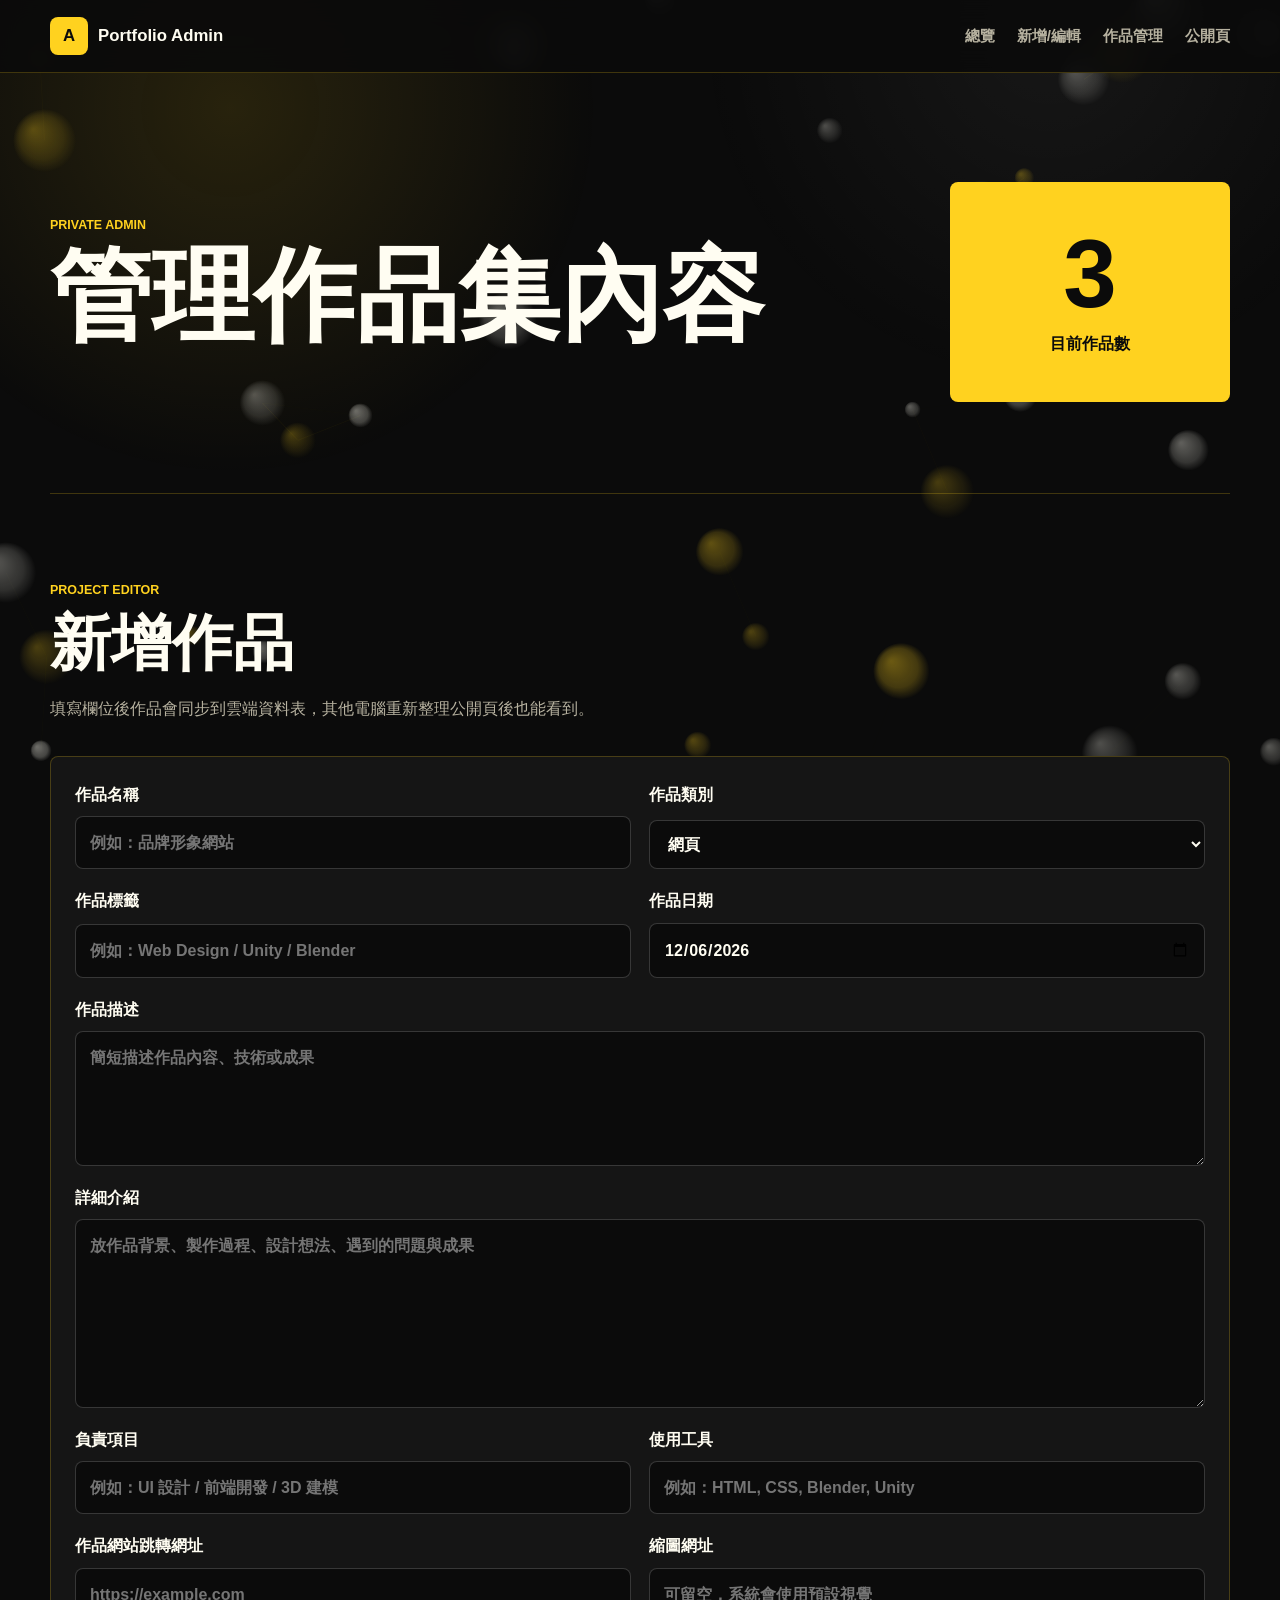
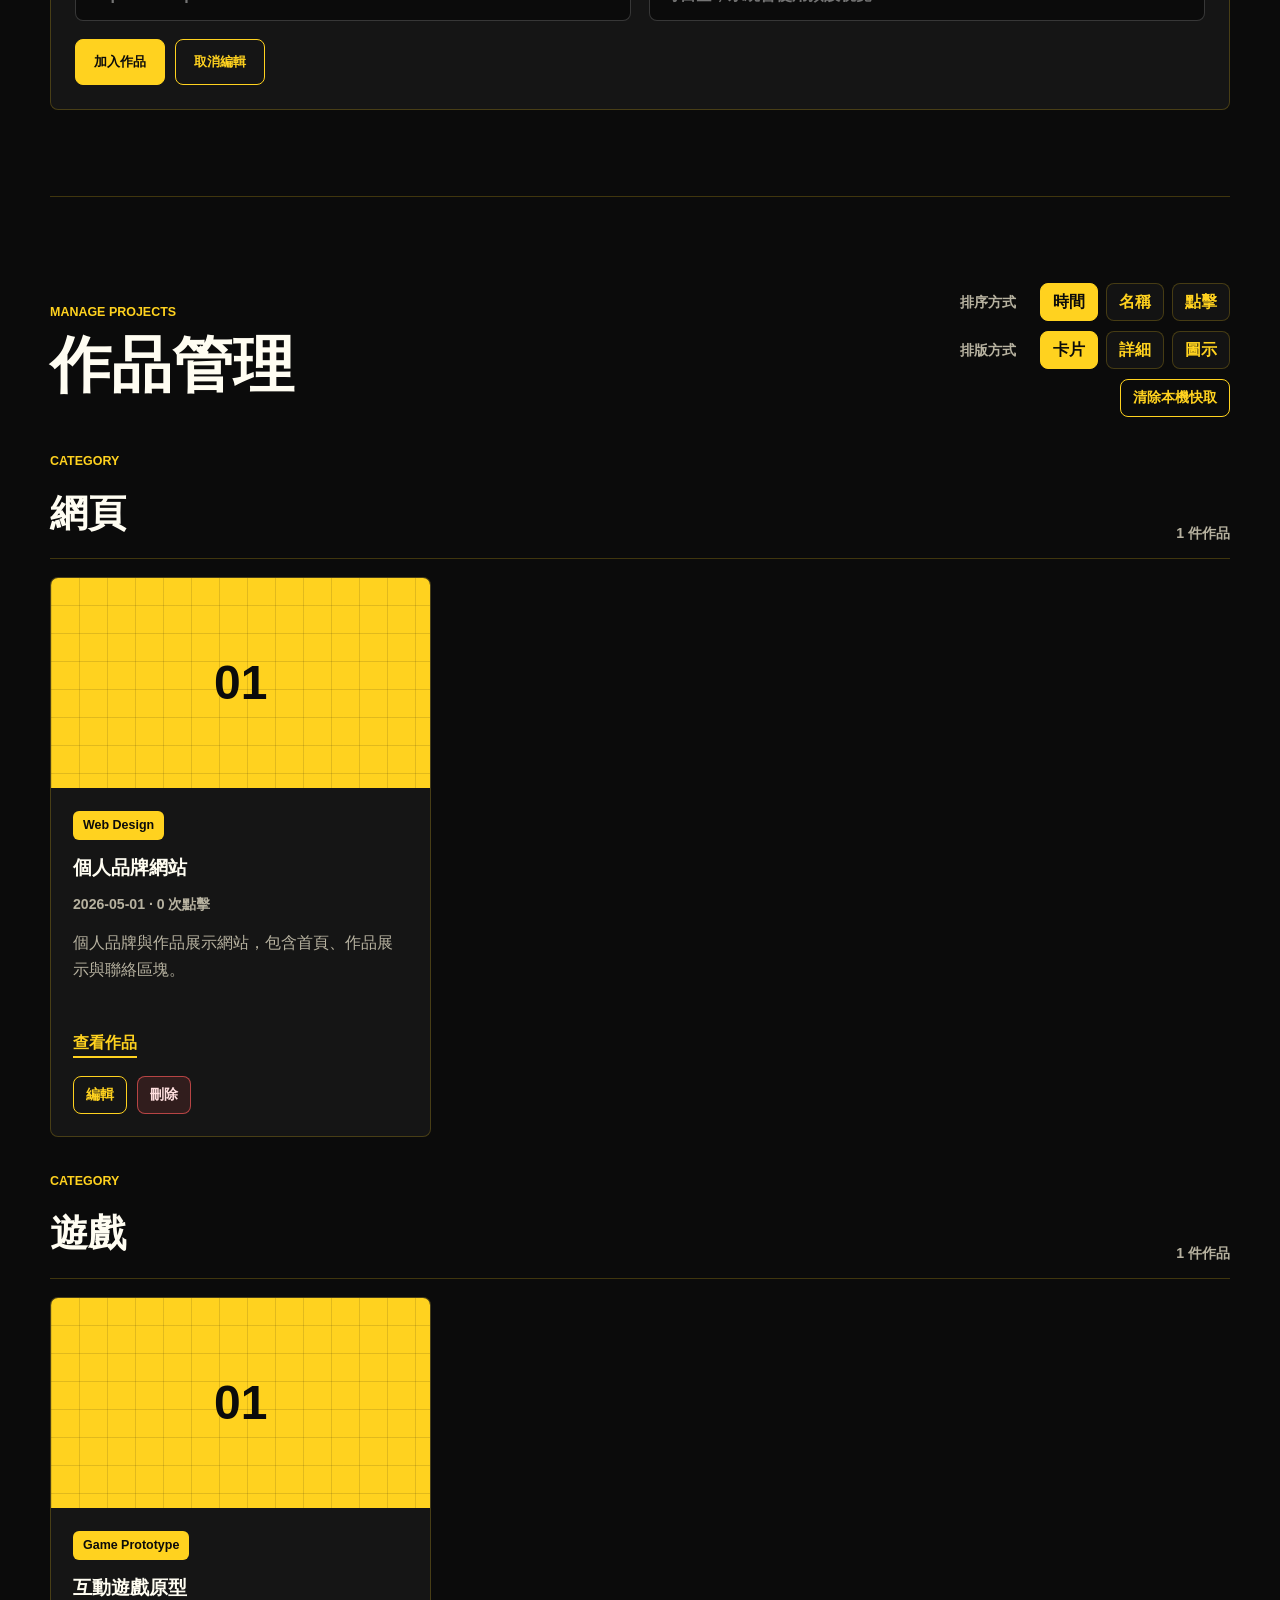
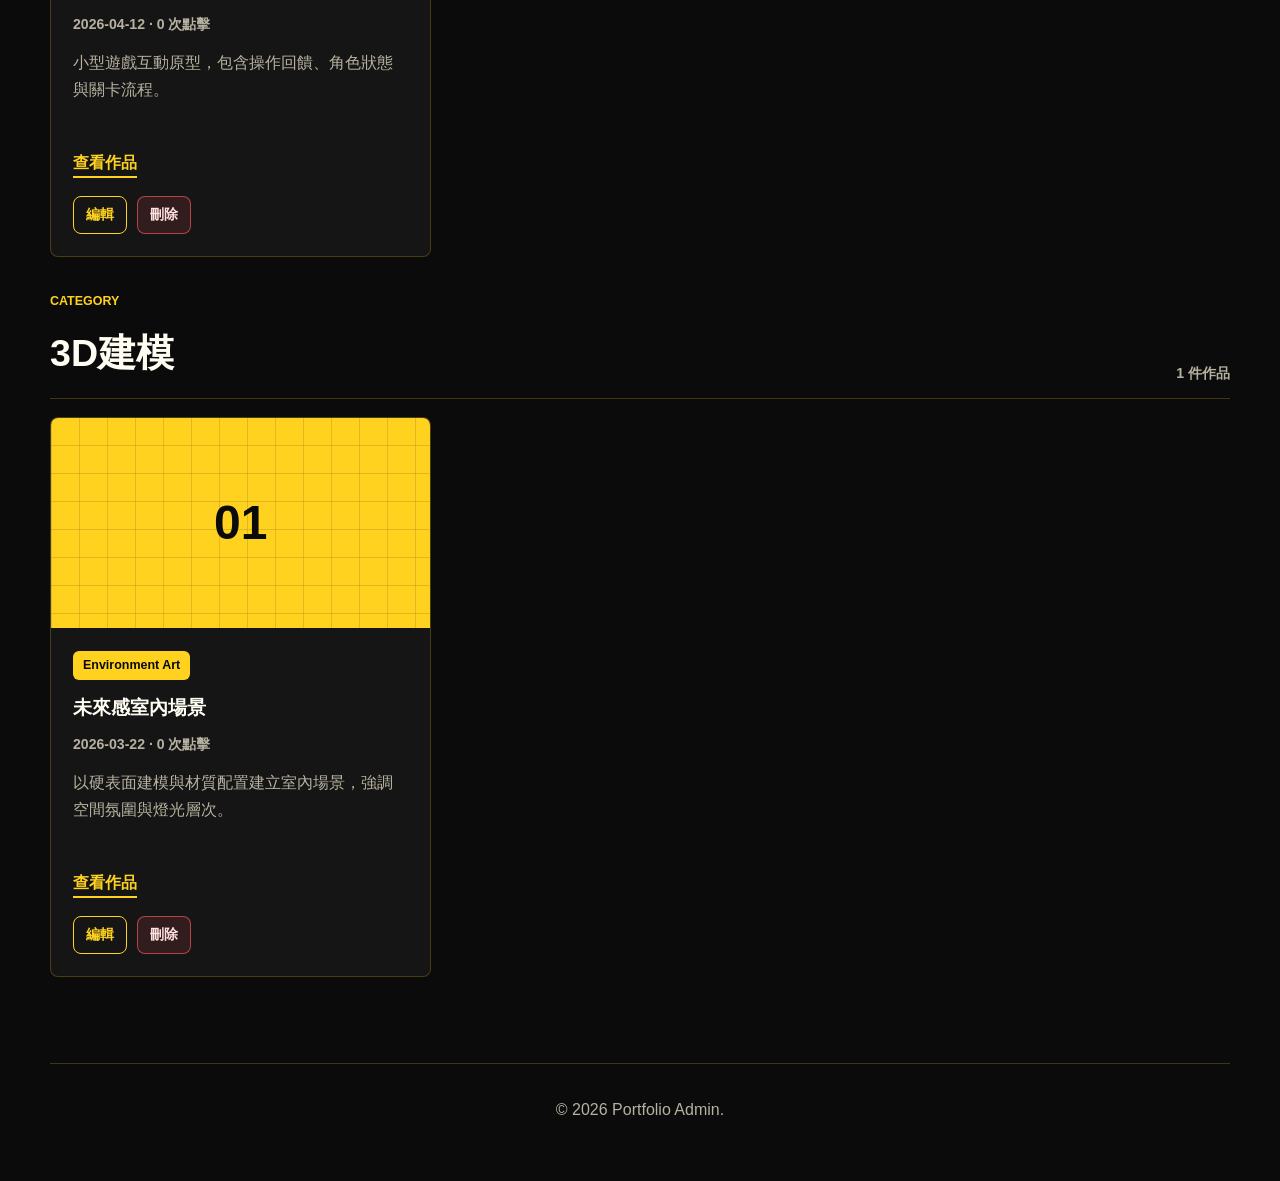
==== admin.html @ bafd94b1 "Fix intro loading transition" ====
<!DOCTYPE html>
<html lang="zh-Hant">
<head>
  <meta charset="UTF-8">
  <meta name="viewport" content="width=device-width, initial-scale=1.0">
  <title>Portfolio Admin | 作品管理</title>
  <link rel="stylesheet" href="styles.css?v=20260610-12">
</head>
<body data-page="admin">
  <div class="page-transition" aria-hidden="true">
    <div class="loading-mark">
      <div class="loading-orbit">
        <span></span>
        <span></span>
        <span></span>
        <span></span>
        <span></span>
        <span></span>
      </div>
      <strong>Loading</strong>
    </div>
  </div>
  <header class="site-header">
    <nav class="header-bar" aria-label="管理頁導覽">
      <a class="brand" href="#dashboard">
        <span class="brand-mark">A</span>
        <span>Portfolio Admin</span>
      </a>

      <button class="nav-toggle" type="button" aria-label="開啟選單" aria-expanded="false">
        <span></span>
        <span></span>
        <span></span>
      </button>

      <div class="nav-links">
        <a href="#dashboard">總覽</a>
        <a href="#project-editor">新增/編輯</a>
        <a href="#projects">作品管理</a>
        <a href="index.html">公開頁</a>
      </div>
    </nav>
  </header>

  <main>
    <section class="admin-hero" id="dashboard">
      <div>
        <p class="eyebrow">Private Admin</p>
        <h1>管理作品集內容</h1>
      </div>
      <div class="admin-stats" aria-label="作品統計">
        <span id="projectCount">0</span>
        <strong>目前作品數</strong>
      </div>
    </section>

    <section class="section editor-section" id="project-editor">
      <div class="section-heading">
        <p class="eyebrow">Project Editor</p>
        <h2 id="formTitle">新增作品</h2>
        <p>填寫欄位後作品會同步到雲端資料表，其他電腦重新整理公開頁後也能看到。</p>
      </div>

      <form class="project-form" id="projectForm">
        <input type="hidden" name="id">
        <label>
          作品名稱
          <input type="text" name="title" placeholder="例如：品牌形象網站" required>
        </label>
        <label>
          作品類別
          <select name="type" required>
            <option value="網頁">網頁</option>
            <option value="遊戲">遊戲</option>
            <option value="3D建模">3D建模</option>
          </select>
        </label>
        <label>
          作品標籤
          <input type="text" name="category" placeholder="例如：Web Design / Unity / Blender" required>
        </label>
        <label>
          作品日期
          <input type="date" name="date" required>
        </label>
        <label>
          作品描述
          <textarea name="description" rows="4" placeholder="簡短描述作品內容、技術或成果" required></textarea>
        </label>
        <label>
          詳細介紹
          <textarea name="detail" rows="6" placeholder="放作品背景、製作過程、設計想法、遇到的問題與成果"></textarea>
        </label>
        <label>
          負責項目
          <input type="text" name="role" placeholder="例如：UI 設計 / 前端開發 / 3D 建模">
        </label>
        <label>
          使用工具
          <input type="text" name="tools" placeholder="例如：HTML, CSS, Blender, Unity">
        </label>
        <label>
          作品網站跳轉網址
          <input type="url" name="link" placeholder="https://example.com">
        </label>
        <label>
          縮圖網址
          <input type="url" name="image" placeholder="可留空，系統會使用預設視覺">
        </label>
        <div class="form-actions">
          <button class="button primary" type="submit" id="submitProject">加入作品</button>
          <button class="button secondary" type="button" id="cancelEdit" hidden>取消編輯</button>
        </div>
      </form>
    </section>

    <section class="section projects-section" id="projects">
      <div class="section-heading split-heading">
        <div>
          <p class="eyebrow">Manage Projects</p>
          <h2>作品管理</h2>
        </div>
        <div class="project-toolbar" aria-label="作品顯示控制">
          <div class="control-row" role="group" aria-label="排序方式">
            <span>排序方式</span>
            <button class="control-chip is-active" type="button" data-sort="date-desc">時間</button>
            <button class="control-chip" type="button" data-sort="name-asc">名稱</button>
            <button class="control-chip" type="button" data-sort="clicks-desc">點擊</button>
          </div>
          <div class="control-row" role="group" aria-label="排版方式">
            <span>排版方式</span>
            <button class="control-chip is-active" type="button" data-view="cards">卡片</button>
            <button class="control-chip" type="button" data-view="details">詳細</button>
            <button class="control-chip" type="button" data-view="icons">圖示</button>
          </div>
          <button class="button secondary small-button" type="button" id="clearSavedProjects">清除本機快取</button>
        </div>
      </div>
      <div class="projects-grid admin-grid" id="projectsGrid" aria-live="polite"></div>
    </section>
  </main>

  <footer class="site-footer">
    <p>© 2026 Portfolio Admin.</p>
  </footer>

  <script src="projects.js?v=20260610-12"></script>
  <script src="app.js?v=20260610-12"></script>
</body>
</html>
---- styles.css ----
:root {
  --black: #0b0b0b;
  --black-soft: #151515;
  --ink: #242424;
  --yellow: #ffd21f;
  --yellow-deep: #f2b705;
  --white: #fffdf2;
  --muted: #b7b2a0;
  --line: rgba(255, 210, 31, 0.22);
  --shadow: 0 20px 60px rgba(0, 0, 0, 0.35);
}

* {
  box-sizing: border-box;
}

html {
  scroll-behavior: smooth;
}

body {
  margin: 0;
  font-family: "Microsoft JhengHei", "PingFang TC", Arial, sans-serif;
  color: var(--white);
  background: var(--black);
  line-height: 1.7;
}

body::before {
  content: "";
  position: fixed;
  inset: 0;
  z-index: -1;
  pointer-events: none;
  background:
    radial-gradient(circle at 18% 12%, rgba(255, 210, 31, 0.12), transparent 28%),
    radial-gradient(circle at 82% 4%, rgba(255, 255, 255, 0.05), transparent 26%);
  animation: ambientShift 12s ease-in-out infinite alternate;
}

.page-transition {
  position: fixed;
  inset: 0;
  z-index: 9999;
  pointer-events: none;
  background: var(--yellow);
  clip-path: inset(0 100% 0 0);
}

.loading-mark {
  position: absolute;
  top: 50%;
  left: 50%;
  display: grid;
  justify-items: center;
  gap: 22px;
  opacity: 0;
  transform: translate(-50%, -50%);
  transition: opacity 180ms ease;
}

.loading-orbit {
  position: relative;
  width: 58px;
  height: 58px;
  animation: loadingDotsSpin 900ms linear infinite;
}

.loading-orbit span {
  position: absolute;
  left: 50%;
  top: 50%;
  width: 10px;
  height: 10px;
  border-radius: 999px;
  background: var(--black);
  transform: translate(-50%, -50%) rotate(calc(var(--dot-index) * 60deg)) translateY(-25px);
}

.loading-orbit span:nth-child(1) {
  --dot-index: 0;
}

.loading-orbit span:nth-child(2) {
  --dot-index: 1;
}

.loading-orbit span:nth-child(3) {
  --dot-index: 2;
}

.loading-orbit span:nth-child(4) {
  --dot-index: 3;
}

.loading-orbit span:nth-child(5) {
  --dot-index: 4;
}

.loading-orbit span:nth-child(6) {
  --dot-index: 5;
}

.loading-mark strong {
  color: var(--black);
  font-size: clamp(2rem, 6vw, 4.8rem);
  font-weight: 900;
  letter-spacing: 0;
  animation: loadingTextJump 720ms ease-in-out infinite;
}

body.is-intro-loading .page-transition,
body.is-leaving .page-transition {
  clip-path: inset(0 0 0 0);
}

body.is-intro-loading .loading-mark,
body.is-leaving .loading-mark {
  opacity: 1;
}

body.is-intro-loading.is-intro-revealing .page-transition {
  animation: pageReveal 2000ms ease forwards;
}

body.is-intro-loading.is-intro-revealing .loading-mark {
  opacity: 0;
}

body.is-leaving.is-wiping .page-transition {
  animation: pageWipe 2000ms ease forwards;
}

body.is-loaded .page-transition {
  animation: pageReveal 700ms ease both;
}

body.is-loaded.is-leaving .page-transition {
  clip-path: inset(0 0 0 0);
  animation: none;
}

body.is-loaded.is-leaving.is-wiping .page-transition {
  animation: pageWipe 2000ms ease forwards;
}

body.is-loaded.is-leaving.is-wiping .loading-mark {
  opacity: 1;
}

.bubble-canvas {
  position: fixed;
  inset: 0;
  z-index: 0;
  width: 100%;
  height: 100%;
  pointer-events: auto;
}

.site-header,
main,
.site-footer {
  position: relative;
  z-index: 1;
}

a {
  color: inherit;
  text-decoration: none;
}

img {
  display: block;
  max-width: 100%;
}

.site-header {
  position: sticky;
  top: 0;
  z-index: 20;
  border-bottom: 1px solid var(--line);
  background: rgba(11, 11, 11, 0.9);
  backdrop-filter: blur(14px);
  transition: box-shadow 220ms ease, background 220ms ease;
}

.site-header.is-scrolled {
  background: rgba(11, 11, 11, 0.96);
  box-shadow: 0 10px 34px rgba(0, 0, 0, 0.32);
}

.header-bar {
  width: min(1180px, calc(100% - 32px));
  min-height: 72px;
  margin: 0 auto;
  display: flex;
  align-items: center;
  justify-content: space-between;
  gap: 24px;
}

.brand {
  display: inline-flex;
  align-items: center;
  gap: 10px;
  font-size: 1.05rem;
  font-weight: 900;
  letter-spacing: 0;
}

.brand-mark {
  width: 38px;
  height: 38px;
  display: grid;
  place-items: center;
  color: var(--black);
  background: var(--yellow);
  border-radius: 8px;
  transition: transform 220ms ease;
}

.brand:hover .brand-mark {
  transform: rotate(-8deg) scale(1.04);
}

.nav-links {
  display: flex;
  align-items: center;
  gap: 22px;
  color: var(--muted);
  font-size: 0.95rem;
  font-weight: 700;
}

.nav-links a {
  position: relative;
  transition: color 180ms ease;
}

.nav-links a:hover {
  color: var(--yellow);
}

.nav-links a::after {
  content: "";
  position: absolute;
  left: 0;
  right: 0;
  bottom: -8px;
  height: 2px;
  background: var(--yellow);
  transform: scaleX(0);
  transform-origin: left;
  transition: transform 180ms ease;
}

.nav-links a:hover::after {
  transform: scaleX(1);
}

.nav-toggle {
  display: none;
  width: 42px;
  height: 42px;
  border: 1px solid var(--line);
  border-radius: 8px;
  background: transparent;
  cursor: pointer;
  transition: background 180ms ease, border-color 180ms ease, transform 180ms ease;
}

.nav-toggle span {
  display: block;
  width: 18px;
  height: 2px;
  margin: 4px auto;
  background: var(--yellow);
  border-radius: 999px;
  transition: transform 240ms ease, opacity 180ms ease, background 180ms ease;
}

.nav-toggle.is-active {
  background: var(--yellow);
  border-color: var(--yellow);
  transform: translateY(-1px);
}

.nav-toggle.is-active span {
  background: var(--black);
}

.nav-toggle.is-active span:nth-child(1) {
  transform: translateY(6px) rotate(45deg);
}

.nav-toggle.is-active span:nth-child(2) {
  opacity: 0;
}

.nav-toggle.is-active span:nth-child(3) {
  transform: translateY(-6px) rotate(-45deg);
}

main {
  overflow: hidden;
}

.hero,
.section {
  width: min(1180px, calc(100% - 32px));
  margin: 0 auto;
}

.hero {
  min-height: calc(100vh - 72px);
  padding: 82px 0 64px;
  display: grid;
  grid-template-columns: minmax(0, 1.05fr) minmax(320px, 0.95fr);
  align-items: center;
  gap: 52px;
}

.hero-copy {
  animation: riseIn 700ms ease both;
}

.eyebrow {
  margin: 0 0 10px;
  color: var(--yellow);
  font-size: 0.78rem;
  font-weight: 900;
  letter-spacing: 0;
  text-transform: uppercase;
}

h1,
h2,
h3,
p {
  margin-top: 0;
}

h1 {
  max-width: 780px;
  margin-bottom: 22px;
  font-size: clamp(3rem, 8vw, 6.8rem);
  line-height: 0.98;
  letter-spacing: 0;
}

h2 {
  margin-bottom: 18px;
  font-size: clamp(2rem, 5vw, 3.8rem);
  line-height: 1.08;
  letter-spacing: 0;
}

h3 {
  margin-bottom: 12px;
  font-size: 1.2rem;
}

.hero-text,
.section-heading > p:not(.eyebrow),
.contact-section > p,
.info-block p,
.project-card p {
  color: var(--muted);
}

.hero-text {
  max-width: 620px;
  font-size: 1.08rem;
}

.hero-actions {
  display: flex;
  flex-wrap: wrap;
  gap: 12px;
  margin-top: 30px;
}

.button {
  display: inline-flex;
  min-height: 46px;
  align-items: center;
  justify-content: center;
  padding: 0 18px;
  border: 1px solid var(--yellow);
  border-radius: 8px;
  font-weight: 900;
  transition: transform 180ms ease, background 180ms ease, color 180ms ease, box-shadow 180ms ease;
}

.button:hover {
  transform: translateY(-2px);
  box-shadow: 0 12px 30px rgba(255, 210, 31, 0.16);
}

.button.primary {
  color: var(--black);
  background: var(--yellow);
}

.button.secondary {
  color: var(--yellow);
  background: transparent;
}

.button.is-disabled {
  pointer-events: none;
  opacity: 0.48;
}

.button.danger {
  color: #ffdfdf;
  border-color: rgba(255, 90, 90, 0.65);
  background: rgba(255, 90, 90, 0.12);
}

.button:disabled {
  cursor: not-allowed;
  opacity: 0.46;
  transform: none;
}

.small-button {
  min-height: 38px;
  padding: 0 12px;
  font-size: 0.9rem;
}

.hero-visual {
  min-height: 520px;
  position: relative;
  animation: riseIn 800ms 120ms ease both;
}

.hero-visual--three {
  border: 1px solid var(--line);
  border-radius: 8px;
  overflow: hidden;
  background:
    linear-gradient(90deg, rgba(255, 210, 31, 0.08) 1px, transparent 1px),
    linear-gradient(0deg, rgba(255, 210, 31, 0.08) 1px, transparent 1px),
    rgba(21, 21, 21, 0.72);
  background-size: 34px 34px;
  box-shadow: var(--shadow);
}

#heroThree {
  position: absolute;
  inset: 0;
  width: 100%;
  height: 100%;
  z-index: 0;
}

.hero-visual--three .visual-panel {
  z-index: 1;
  backdrop-filter: blur(6px);
}

.visual-panel {
  position: absolute;
  display: flex;
  flex-direction: column;
  justify-content: space-between;
  appearance: none;
  text-align: left;
  font: inherit;
  cursor: pointer;
  border: 1px solid var(--line);
  border-radius: 8px;
  box-shadow: var(--shadow);
  transition: transform 240ms ease, border-color 240ms ease, box-shadow 240ms ease;
}

.visual-panel:hover {
  transform: translateY(-6px);
  border-color: rgba(255, 210, 31, 0.72);
  box-shadow: 0 26px 80px rgba(0, 0, 0, 0.48);
}

.visual-panel.is-active {
  border-color: var(--yellow);
  box-shadow: 0 0 0 1px rgba(255, 210, 31, 0.42), 0 26px 80px rgba(0, 0, 0, 0.48);
}

.visual-panel:focus-visible {
  outline: 3px solid rgba(255, 210, 31, 0.72);
  outline-offset: 4px;
}

.visual-panel span {
  font-weight: 900;
}

.visual-panel strong {
  font-size: clamp(1.4rem, 4vw, 3.2rem);
  line-height: 1;
}

.panel-main {
  inset: 28px 46px 70px 24px;
  padding: 30px;
  color: var(--black);
  background:
    linear-gradient(90deg, rgba(11, 11, 11, 0.14) 1px, transparent 1px),
    linear-gradient(0deg, rgba(11, 11, 11, 0.14) 1px, transparent 1px),
    var(--yellow);
  background-size: 34px 34px;
  animation: floatPanel 5s ease-in-out infinite;
}

.panel-side {
  right: 0;
  top: 0;
  width: 42%;
  height: 38%;
  padding: 22px;
  color: var(--white);
  background: var(--black-soft);
  animation: floatPanel 5.8s 400ms ease-in-out infinite;
}

.panel-side span {
  color: var(--yellow);
}

.panel-bottom {
  right: 20px;
  bottom: 0;
  width: 58%;
  height: 30%;
  padding: 22px;
  color: var(--black);
  background: var(--white);
  animation: floatPanel 6.2s 700ms ease-in-out infinite;
}

.section {
  padding: 86px 0;
}

.admin-hero {
  width: min(1180px, calc(100% - 32px));
  min-height: 420px;
  margin: 0 auto;
  padding: 82px 0 64px;
  display: grid;
  grid-template-columns: minmax(0, 1fr) 280px;
  align-items: center;
  gap: 42px;
  animation: riseIn 700ms ease both;
}

.project-detail-page {
  width: min(1180px, calc(100% - 32px));
  min-height: calc(100vh - 72px);
  margin: 0 auto;
  padding: 72px 0 86px;
  display: block;
}

.project-detail-panel {
  overflow: hidden;
  border: 1px solid var(--line);
  border-radius: 8px;
  background: rgba(21, 21, 21, 0.9);
  box-shadow: var(--shadow);
}

.detail-animate.is-visible {
  opacity: 1;
  transform: translateY(0);
}

.detail-animate {
  opacity: 0;
  transform: translateY(18px);
  transition: opacity 520ms ease, transform 520ms ease;
}

.detail-animate:nth-child(1) {
  transition-delay: 40ms;
}

.detail-animate:nth-child(2) {
  transition-delay: 100ms;
}

.detail-animate:nth-child(3) {
  transition-delay: 160ms;
}

.detail-animate:nth-child(4) {
  transition-delay: 220ms;
}

.detail-animate:nth-child(5) {
  transition-delay: 280ms;
}

.detail-animate:nth-child(6) {
  transition-delay: 340ms;
}

.detail-visual {
  min-height: 360px;
  display: grid;
  place-items: center;
  color: var(--black);
  background:
    linear-gradient(90deg, rgba(11, 11, 11, 0.12) 1px, transparent 1px),
    linear-gradient(0deg, rgba(11, 11, 11, 0.12) 1px, transparent 1px),
    var(--yellow);
  background-size: 34px 34px;
  animation: detailVisualDrift 12s linear infinite;
  animation-play-state: paused;
}

.detail-visual.is-visible {
  animation-play-state: running;
}

.detail-visual img {
  width: 100%;
  height: 100%;
  min-height: 360px;
  object-fit: cover;
}

.detail-visual span {
  font-size: clamp(4rem, 12vw, 8rem);
  font-weight: 900;
}

.detail-content {
  padding: clamp(24px, 5vw, 46px);
}

.detail-summary {
  max-width: 780px;
  color: var(--muted);
  font-size: 1.08rem;
}

.detail-info-grid {
  display: grid;
  grid-template-columns: repeat(3, minmax(0, 1fr));
  gap: 12px;
  margin: 28px 0;
}

.detail-info-grid div {
  padding: 16px;
  border: 1px solid var(--line);
  border-radius: 8px;
  background: rgba(11, 11, 11, 0.45);
}

.detail-info-grid span {
  display: block;
  color: var(--yellow);
  font-size: 0.82rem;
  font-weight: 900;
}

.detail-info-grid strong {
  display: block;
  margin-top: 4px;
}

.detail-section {
  margin-top: 28px;
  padding-top: 22px;
  border-top: 1px solid var(--line);
}

.detail-section p {
  color: var(--muted);
}

.section-heading {
  max-width: 760px;
  margin-bottom: 34px;
}

.split-heading {
  max-width: none;
  display: flex;
  align-items: end;
  justify-content: space-between;
  gap: 24px;
}

.text-link {
  color: var(--yellow);
  font-weight: 900;
  border-bottom: 2px solid currentColor;
}

.section-note {
  color: var(--yellow);
  font-weight: 900;
}

.info-block,
.project-card,
.project-form {
  border: 1px solid var(--line);
  border-radius: 8px;
  background: var(--black-soft);
}

.info-block,
.project-card {
  transition: transform 220ms ease, border-color 220ms ease, box-shadow 220ms ease;
}

.info-block:hover,
.project-card:hover {
  transform: translateY(-6px);
  border-color: rgba(255, 210, 31, 0.55);
  box-shadow: 0 18px 48px rgba(0, 0, 0, 0.28);
}

.info-block {
  padding: 26px;
}

.about-layout {
  display: grid;
  grid-template-columns: minmax(260px, 0.82fr) minmax(0, 1.18fr);
  gap: 22px;
  align-items: stretch;
}

.about-portrait,
.about-intro-panel,
.about-mini-panel {
  position: relative;
  overflow: hidden;
  border: 1px solid var(--line);
  border-radius: 8px;
  background: rgba(21, 21, 21, 0.82);
  box-shadow: 0 22px 60px rgba(0, 0, 0, 0.22);
}

.about-portrait {
  min-height: 100%;
  display: grid;
  align-content: end;
}

.portrait-frame {
  min-height: 520px;
  position: relative;
  overflow: hidden;
  background: var(--yellow);
}

.portrait-frame::after {
  content: "";
  position: absolute;
  inset: 0;
  background:
    linear-gradient(180deg, transparent 52%, rgba(11, 11, 11, 0.92) 100%),
    linear-gradient(90deg, rgba(255, 210, 31, 0.16), transparent 38%);
  pointer-events: none;
}

.portrait-frame img {
  width: 100%;
  height: 100%;
  min-height: 520px;
  object-fit: cover;
  filter: saturate(1.04) contrast(1.04);
  transform: scale(1.02);
  transition: transform 700ms ease;
}

.about-portrait:hover .portrait-frame img {
  transform: scale(1.06);
}

.portrait-caption {
  position: absolute;
  left: 24px;
  right: 24px;
  bottom: 24px;
  z-index: 1;
}

.portrait-caption h3 {
  margin-bottom: 4px;
  font-size: clamp(2rem, 5vw, 3.2rem);
}

.portrait-caption span {
  color: var(--muted);
  font-weight: 900;
}

.about-story {
  display: grid;
  gap: 18px;
}

.about-intro-panel {
  padding: clamp(28px, 5vw, 48px);
}

.about-intro-panel h3 {
  max-width: 760px;
  margin-bottom: 22px;
  font-size: clamp(2rem, 5vw, 4rem);
  line-height: 1.08;
}

.about-intro-panel p {
  max-width: 820px;
  color: var(--muted);
  font-size: 1.04rem;
}

.about-panel-grid {
  display: grid;
  grid-template-columns: repeat(2, minmax(0, 1fr));
  gap: 18px;
}

.about-mini-panel {
  padding: 26px;
}

.about-list {
  display: grid;
  gap: 12px;
  margin: 18px 0 0;
  padding: 0;
  color: var(--muted);
  list-style: none;
}

.about-list li {
  position: relative;
  padding-left: 22px;
}

.about-list li::before {
  content: "";
  position: absolute;
  left: 0;
  top: 0.72em;
  width: 8px;
  height: 8px;
  border-radius: 50%;
  background: var(--yellow);
  box-shadow: 0 0 18px rgba(255, 210, 31, 0.42);
}

.about-card {
  opacity: 0;
  transform: translateY(28px) scale(0.98);
}

.about-card.is-visible {
  animation: aboutCardIn 720ms ease forwards;
}

.about-card:nth-child(1).is-visible {
  animation-delay: 40ms;
}

.about-card:nth-child(2).is-visible {
  animation-delay: 140ms;
}

.about-card:nth-child(3).is-visible {
  animation-delay: 240ms;
}

.projects-grid {
  display: grid;
  grid-template-columns: 1fr;
  gap: 34px;
}

.category-section {
  display: grid;
  gap: 18px;
}

.category-heading {
  display: flex;
  align-items: end;
  justify-content: space-between;
  gap: 18px;
  padding-bottom: 12px;
  border-bottom: 1px solid var(--line);
}

.category-heading h3 {
  margin-bottom: 0;
  font-size: clamp(1.55rem, 4vw, 2.35rem);
}

.category-heading span,
.project-meta {
  color: var(--muted);
  font-size: 0.88rem;
  font-weight: 700;
}

.category-grid {
  display: grid;
  grid-template-columns: repeat(3, minmax(0, 1fr));
  gap: 18px;
}

.category-grid--details,
.category-grid--icons {
  grid-template-columns: 1fr;
}

.project-card {
  overflow: hidden;
  transform-style: preserve-3d;
  will-change: transform;
}

.project-card.is-tilting {
  border-color: rgba(255, 210, 31, 0.78);
  box-shadow: 0 30px 90px rgba(0, 0, 0, 0.5), 0 0 0 1px rgba(255, 210, 31, 0.2);
  transition: transform 70ms ease, border-color 180ms ease, box-shadow 180ms ease;
}

.project-card--details {
  display: grid;
  grid-template-columns: minmax(180px, 280px) minmax(0, 1fr);
}

.project-card--icons {
  min-height: 92px;
}

.project-card--icons .project-thumb {
  display: none;
}

.project-card--icons .project-content {
  display: grid;
  grid-template-columns: auto minmax(0, 1fr);
  align-items: center;
  gap: 14px;
}

.project-thumb {
  height: 210px;
  display: grid;
  place-items: center;
  color: var(--black);
  background:
    linear-gradient(90deg, rgba(11, 11, 11, 0.12) 1px, transparent 1px),
    linear-gradient(0deg, rgba(11, 11, 11, 0.12) 1px, transparent 1px),
    var(--yellow);
  background-size: 28px 28px;
  overflow: hidden;
}

.project-thumb img {
  width: 100%;
  height: 100%;
  object-fit: cover;
  transition: transform 420ms ease, filter 420ms ease;
}

.project-card:hover .project-thumb img {
  transform: scale(1.08) translateY(-2px);
  filter: saturate(1.08) contrast(1.04);
}

.project-thumb span {
  font-size: 3rem;
  font-weight: 900;
  transition: transform 220ms ease;
}

.project-card:hover .project-thumb span {
  transform: scale(1.08);
}

.project-content {
  padding: 22px;
}

.project-icon {
  width: 52px;
  height: 52px;
  display: grid;
  place-items: center;
  color: var(--black);
  border-radius: 8px;
  background: var(--yellow);
  font-weight: 900;
}

.project-category {
  display: inline-flex;
  margin-bottom: 12px;
  padding: 4px 10px;
  color: var(--black);
  background: var(--yellow);
  border-radius: 6px;
  font-size: 0.78rem;
  font-weight: 900;
  transition: transform 180ms ease;
}

.project-card:hover .project-category {
  transform: translateX(4px);
}

.project-meta {
  margin: -4px 0 12px;
}

.project-details {
  display: grid;
  grid-template-columns: repeat(3, minmax(0, 1fr));
  gap: 10px;
  margin: 0 0 14px;
}

.project-details div {
  padding: 10px;
  border: 1px solid var(--line);
  border-radius: 8px;
  background: rgba(11, 11, 11, 0.42);
}

.project-details dt {
  color: var(--yellow);
  font-size: 0.78rem;
  font-weight: 900;
}

.project-details dd {
  margin: 2px 0 0;
  color: var(--white);
  font-weight: 700;
}

.project-card p {
  min-height: 76px;
}

.project-card .text-link {
  display: inline-flex;
  margin-top: 8px;
}

.empty-message {
  margin: 0;
  padding: 22px;
  color: var(--muted);
  border: 1px dashed var(--line);
  border-radius: 8px;
  background: rgba(21, 21, 21, 0.72);
}

.sort-control {
  display: grid;
  gap: 8px;
  min-width: 180px;
  color: var(--white);
  font-weight: 900;
}

.project-toolbar {
  display: flex;
  align-items: stretch;
  flex-wrap: wrap;
  justify-content: flex-end;
  gap: 10px;
}

.control-row {
  width: 100%;
  display: flex;
  align-items: center;
  justify-content: flex-end;
  gap: 8px;
}

.control-row span {
  min-width: 72px;
  color: var(--muted);
  font-size: 0.9rem;
  font-weight: 900;
}

.control-chip {
  min-height: 38px;
  display: inline-flex;
  align-items: center;
  justify-content: center;
  padding: 0 12px;
  color: var(--yellow);
  border: 1px solid var(--line);
  border-radius: 8px;
  background: rgba(21, 21, 21, 0.82);
  font: inherit;
  font-weight: 900;
  cursor: pointer;
  transition: transform 180ms ease, background 180ms ease, color 180ms ease, border-color 180ms ease;
}

.control-chip:hover {
  transform: translateY(-2px);
  border-color: rgba(255, 210, 31, 0.6);
}

.control-chip.is-active {
  color: var(--black);
  border-color: var(--yellow);
  background: var(--yellow);
}

.card-actions,
.form-actions {
  display: flex;
  flex-wrap: wrap;
  gap: 10px;
}

.card-actions {
  margin-top: 18px;
}

.admin-stats {
  min-height: 220px;
  display: grid;
  place-items: center;
  align-content: center;
  gap: 8px;
  color: var(--black);
  border-radius: 8px;
  background: var(--yellow);
  animation: pulseGlow 3s ease-in-out infinite;
}

.admin-stats span {
  font-size: clamp(3.6rem, 9vw, 6rem);
  line-height: 1;
  font-weight: 900;
}

.admin-stats strong {
  font-size: 1rem;
}

.skills-list {
  display: flex;
  flex-wrap: wrap;
  gap: 12px;
}

.skill-constellation {
  min-height: 320px;
  position: relative;
  margin-bottom: 46px;
  padding: 28px;
  border: 1px solid var(--line);
  border-radius: 8px;
  background:
    radial-gradient(circle at 50% 50%, rgba(255, 210, 31, 0.12), transparent 30%),
    rgba(21, 21, 21, 0.68);
  overflow: hidden;
}

.skill-lines {
  position: absolute;
  inset: 0;
  width: 100%;
  height: 100%;
}

.skill-lines line {
  stroke: rgba(255, 210, 31, 0.28);
  stroke-width: 0.35;
  stroke-dasharray: 4 5;
  animation: dashFlow 14s linear infinite;
}

.skill-node {
  position: absolute;
  min-width: 112px;
  min-height: 44px;
  padding: 0 14px;
  color: var(--yellow);
  border: 1px solid rgba(255, 210, 31, 0.48);
  border-radius: 8px;
  background: rgba(11, 11, 11, 0.86);
  font: inherit;
  font-weight: 900;
  cursor: pointer;
  box-shadow: 0 0 0 rgba(255, 210, 31, 0);
  transition: transform 180ms ease, color 180ms ease, background 180ms ease, box-shadow 180ms ease;
}

.skill-node:hover,
.skill-node.is-active {
  color: var(--black);
  background: var(--yellow);
  transform: translateY(-5px) scale(1.03);
  box-shadow: 0 16px 38px rgba(255, 210, 31, 0.2);
}

.skill-node--core {
  left: 50%;
  top: 50%;
  transform: translate(-50%, -50%);
  color: var(--black);
  background: var(--yellow);
}

.skill-node--core:hover,
.skill-node--core.is-active {
  transform: translate(-50%, calc(-50% - 5px)) scale(1.03);
}

.skill-node:nth-of-type(2) {
  left: 12%;
  top: 16%;
}

.skill-node:nth-of-type(3) {
  right: 12%;
  top: 16%;
}

.skill-node:nth-of-type(4) {
  left: 13%;
  bottom: 18%;
}

.skill-node:nth-of-type(5) {
  right: 13%;
  bottom: 18%;
}

.skill-node:nth-of-type(6) {
  left: 50%;
  bottom: 9%;
  transform: translateX(-50%);
}

.skill-node:nth-of-type(6):hover,
.skill-node:nth-of-type(6).is-active {
  transform: translateX(-50%) translateY(-5px) scale(1.03);
}

.skills-list span {
  padding: 10px 14px;
  color: var(--yellow);
  border: 1px solid var(--line);
  border-radius: 8px;
  background: var(--black-soft);
  font-weight: 900;
  transition: transform 180ms ease, background 180ms ease, color 180ms ease;
}

.skills-list span:hover {
  color: var(--black);
  background: var(--yellow);
  transform: translateY(-3px);
}

.add-project-section {
  border-top: 1px solid var(--line);
  border-bottom: 1px solid var(--line);
}

.editor-section {
  border-top: 1px solid var(--line);
  border-bottom: 1px solid var(--line);
}

.project-form {
  display: grid;
  grid-template-columns: repeat(2, minmax(0, 1fr));
  gap: 18px;
  padding: 24px;
}

.project-form label {
  display: grid;
  gap: 8px;
  color: var(--white);
  font-weight: 900;
}

.project-form label:has(textarea) {
  grid-column: 1 / -1;
}

input,
select,
textarea {
  width: 100%;
  border: 1px solid rgba(255, 255, 255, 0.18);
  border-radius: 8px;
  padding: 12px 14px;
  color: var(--white);
  background: var(--black);
  font: inherit;
}

input:focus,
select:focus,
textarea:focus {
  outline: 2px solid var(--yellow);
  border-color: transparent;
}

textarea {
  resize: vertical;
}

.project-form button {
  justify-self: start;
}

.contact-section {
  text-align: center;
}

.contact-section .section-heading {
  margin-left: auto;
  margin-right: auto;
}

.contact-methods {
  display: flex;
  justify-content: center;
  margin: 32px 0;
}

.contact-methods .button {
  display: inline-flex;
  gap: 12px;
  font-size: 1.05rem;
}

.contact-methods .button span:first-child {
  font-size: 1.3rem;
}

.social-divider {
  width: 60px;
  height: 2px;
  margin: 28px auto;
  background: linear-gradient(90deg, transparent, var(--yellow), transparent);
}

.social-section {
  margin-top: 34px;
}

.social-label {
  color: var(--muted);
  font-size: 0.95rem;
  font-weight: 700;
  margin-bottom: 20px;
}

.social-links {
  display: flex;
  justify-content: center;
  gap: 16px;
  flex-wrap: wrap;
}

.social-icon {
  width: 48px;
  height: 48px;
  display: grid;
  place-items: center;
  border: 2px solid var(--line);
  border-radius: 8px;
  background: var(--black-soft);
  color: var(--yellow);
  transition: all 200ms ease;
}

.social-icon:hover {
  color: var(--black);
  background: var(--yellow);
  border-color: var(--yellow);
  transform: translateY(-4px);
  box-shadow: 0 12px 28px rgba(255, 210, 31, 0.2);
}

.social-icon svg {
  width: 24px;
  height: 24px;
}

.site-footer {
  width: min(1180px, calc(100% - 32px));
  margin: 0 auto;
  padding: 32px 0 42px;
  color: var(--muted);
  border-top: 1px solid var(--line);
  text-align: center;
}

.reveal {
  opacity: 0;
  transform: translateY(28px);
  transition: opacity 620ms ease, transform 620ms ease;
}

.reveal.is-visible {
  opacity: 1;
  transform: translateY(0);
}

@keyframes riseIn {
  from {
    opacity: 0;
    transform: translateY(24px);
  }
  to {
    opacity: 1;
    transform: translateY(0);
  }
}

@keyframes floatPanel {
  0%,
  100% {
    translate: 0 0;
  }
  50% {
    translate: 0 -10px;
  }
}

@keyframes pulseGlow {
  0%,
  100% {
    box-shadow: 0 0 0 rgba(255, 210, 31, 0);
  }
  50% {
    box-shadow: 0 0 34px rgba(255, 210, 31, 0.2);
  }
}

@keyframes ambientShift {
  from {
    opacity: 0.75;
    transform: translate3d(0, 0, 0);
  }
  to {
    opacity: 1;
    transform: translate3d(0, -18px, 0);
  }
}

@keyframes pageWipe {
  from {
    clip-path: inset(0 0 0 0);
  }
  to {
    clip-path: inset(0 0 0 0);
  }
}

@keyframes pageReveal {
  0% {
    clip-path: inset(0 0 0 0);
  }
  100% {
    clip-path: inset(0 0 0 100%);
  }
}

@keyframes loadingTextJump {
  0%,
  100% {
    transform: translateY(0);
  }
  45% {
    transform: translateY(-12px);
  }
}

@keyframes loadingDotsSpin {
  to {
    transform: rotate(360deg);
  }
}

@keyframes dashFlow {
  to {
    stroke-dashoffset: -120;
  }
}

@keyframes aboutCardIn {
  from {
    opacity: 0;
    transform: translateY(28px) scale(0.98);
  }
  to {
    opacity: 1;
    transform: translateY(0) scale(1);
  }
}

@keyframes detailVisualDrift {
  from {
    background-position: 0 0, 0 0, 0 0;
  }
  to {
    background-position: 68px 34px, 68px 34px, 0 0;
  }
}

@media (max-width: 900px) {
  .hero,
  .admin-hero,
  .project-detail-page,
  .about-layout,
  .about-panel-grid,
  .category-grid,
  .project-card--details,
  .project-form {
    grid-template-columns: 1fr;
  }

  .hero {
    gap: 34px;
  }

  .hero-visual {
    min-height: 390px;
  }

  .skill-constellation {
    min-height: 0;
    height: auto;
    padding: 18px;
  }

  .skill-node,
  .skill-node:nth-of-type(n) {
    position: relative;
    left: auto;
    right: auto;
    top: auto;
    bottom: auto;
    transform: none;
  }

  .skill-node:hover,
  .skill-node.is-active,
  .skill-node:nth-of-type(6):hover,
  .skill-node:nth-of-type(6).is-active {
    transform: translateY(-3px);
  }

  .skill-constellation {
    display: grid;
    grid-template-columns: 1fr;
    align-content: center;
    gap: 12px;
  }

  .skill-lines {
    opacity: 0.35;
  }

  .project-form label:has(textarea) {
    grid-column: auto;
  }

  .admin-hero {
    min-height: auto;
    padding-top: 58px;
  }

  .admin-stats {
    min-height: 160px;
  }

  .portrait-frame,
  .portrait-frame img {
    min-height: 420px;
  }

  .project-details {
    grid-template-columns: 1fr;
  }
}

@media (max-width: 720px) {
  .nav-toggle {
    display: block;
  }

  .nav-links {
    position: absolute;
    top: 72px;
    left: 0;
    right: 0;
    display: flex;
    flex-direction: column;
    align-items: stretch;
    gap: 0;
    max-height: 0;
    overflow: hidden;
    padding: 0 16px;
    border-bottom: 1px solid var(--line);
    background: rgba(11, 11, 11, 0.98);
    opacity: 0;
    transform: translateY(-10px);
    pointer-events: none;
    box-shadow: 0 18px 42px rgba(0, 0, 0, 0.34);
    transition: max-height 320ms ease, opacity 220ms ease, transform 260ms ease, padding 260ms ease;
  }

  .nav-links.is-open {
    max-height: 320px;
    padding: 10px 16px 18px;
    opacity: 1;
    transform: translateY(0);
    pointer-events: auto;
  }

  .nav-links a {
    position: static;
    padding: 13px 10px;
    border-radius: 8px;
    transform: translateY(-6px);
    opacity: 0;
    transition: color 180ms ease, background 180ms ease, transform 260ms ease, opacity 220ms ease;
  }

  .nav-links.is-open a {
    transform: translateY(0);
    opacity: 1;
  }

  .nav-links.is-open a:nth-child(1) {
    transition-delay: 40ms;
  }

  .nav-links.is-open a:nth-child(2) {
    transition-delay: 80ms;
  }

  .nav-links.is-open a:nth-child(3) {
    transition-delay: 120ms;
  }

  .nav-links.is-open a:nth-child(4) {
    transition-delay: 160ms;
  }

  .nav-links a:hover,
  .nav-links a:focus-visible,
  .nav-links a.is-tapped {
    color: var(--black);
    background: var(--yellow);
  }

  .nav-links a::after {
    display: none;
  }

  .hero {
    min-height: auto;
    padding-top: 52px;
  }

  .hero-actions,
  .form-actions,
  .card-actions {
    align-items: stretch;
    flex-direction: column;
  }

  .contact-methods {
    flex-direction: column;
  }

  .contact-methods .button {
    width: 100%;
  }

  .social-links {
    gap: 12px;
  }

  .project-card--icons .project-content {
    grid-template-columns: 1fr;
    align-items: start;
  }

  .detail-info-grid {
    grid-template-columns: 1fr;
  }

  .button,
  .text-link {
    width: 100%;
  }

  .text-link {
    justify-content: center;
    padding: 10px 0;
    border: 1px solid var(--line);
    border-radius: 8px;
  }

  .split-heading {
    align-items: start;
    flex-direction: column;
  }

  .sort-control,
  .project-toolbar {
    width: 100%;
  }

  .project-toolbar,
  .category-heading {
    align-items: stretch;
    flex-direction: column;
  }

  .control-row {
    justify-content: flex-start;
    flex-wrap: wrap;
  }

  .control-row span {
    width: 100%;
  }

  .control-chip {
    flex: 1 1 88px;
  }

  .panel-main {
    inset: 24px 22px 78px 0;
  }

  .panel-side {
    width: 48%;
  }

  .panel-bottom {
    width: 68%;
    right: 0;
  }
}

@media (max-width: 480px) {
  .header-bar,
  .hero,
  .admin-hero,
  .project-detail-page,
  .section,
  .site-footer {
    width: min(100% - 24px, 1180px);
  }

  .hero {
    padding-top: 40px;
  }

  .hero-visual {
    min-height: 310px;
  }

  .visual-panel {
    padding: 18px;
  }

  .project-form,
  .info-block,
  .project-content {
    padding: 18px;
  }

  .portrait-frame,
  .portrait-frame img {
    min-height: 340px;
  }

  .project-thumb {
    height: 180px;
  }
}

@media (prefers-reduced-motion: reduce) {
  *,
  *::before,
  *::after {
    scroll-behavior: auto !important;
    animation-duration: 0.01ms !important;
    animation-iteration-count: 1 !important;
    transition-duration: 0.01ms !important;
  }

  .reveal {
    opacity: 1;
    transform: none;
  }
}
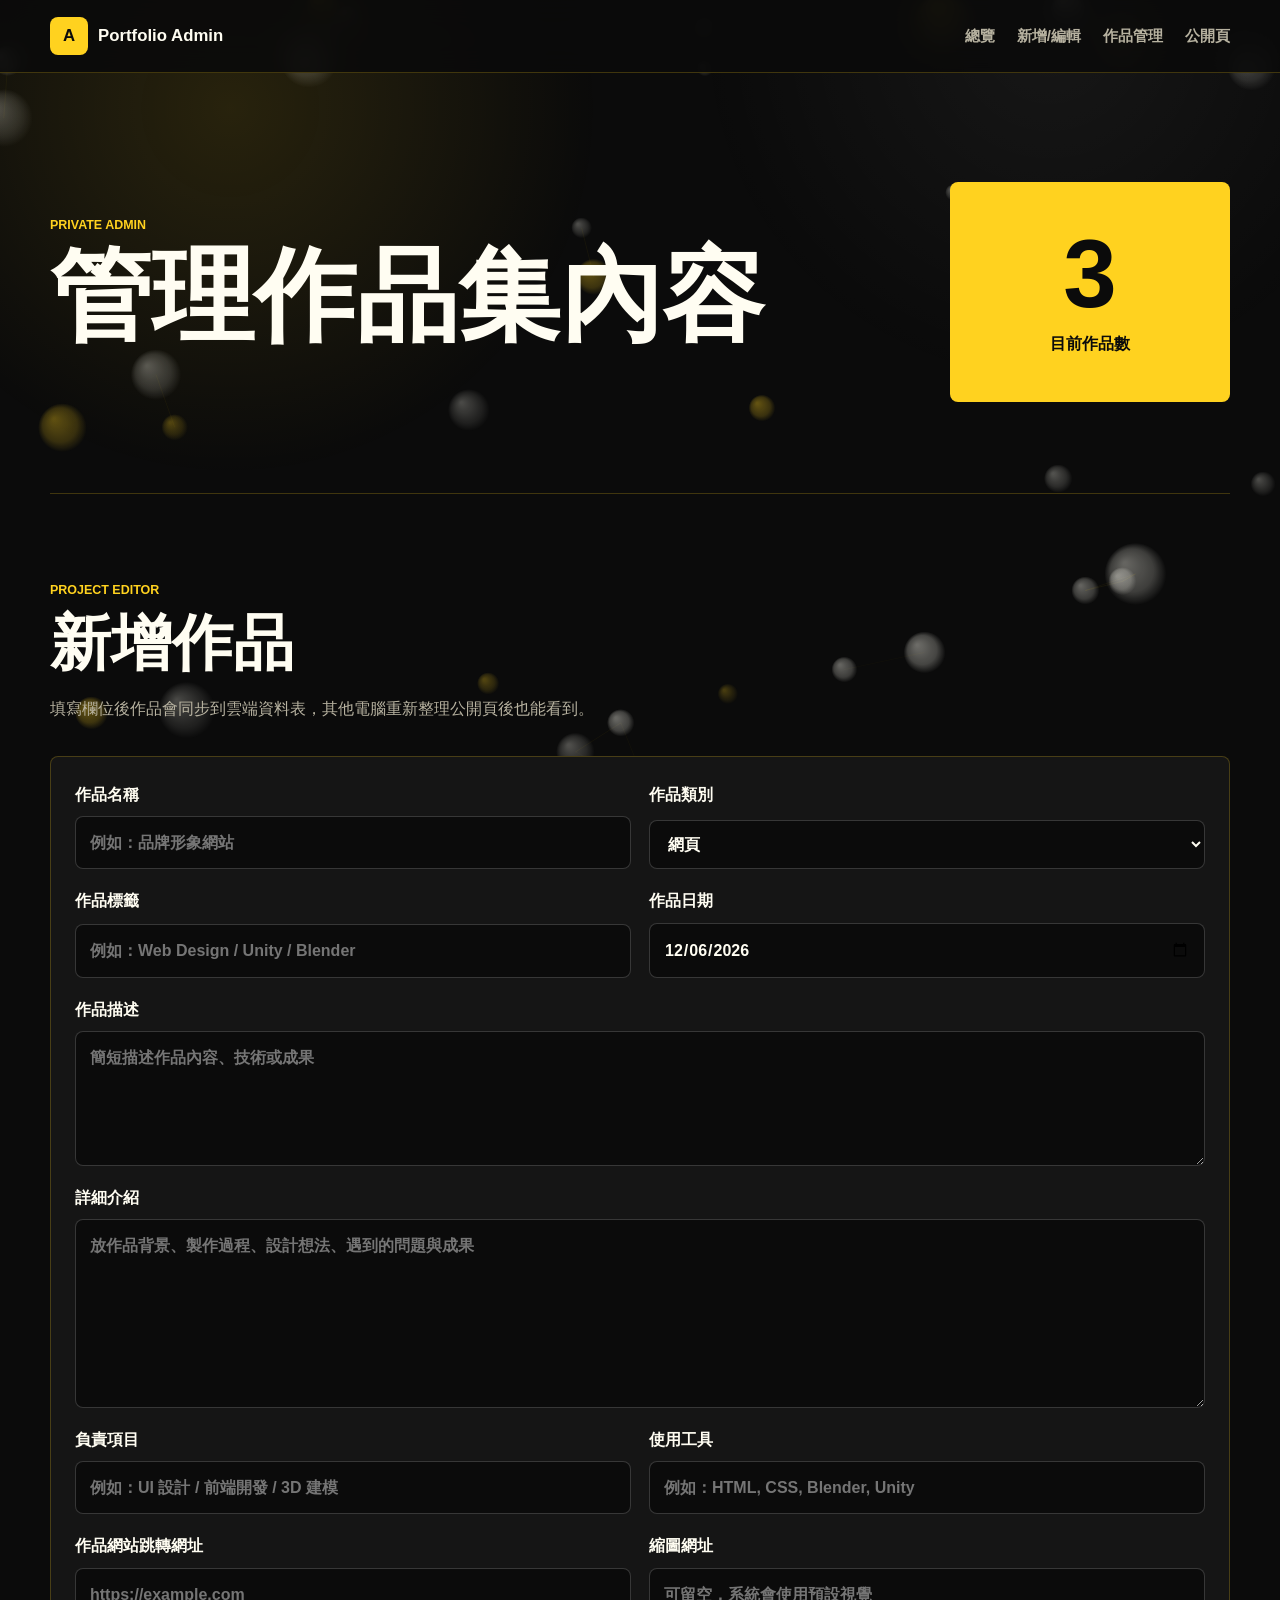
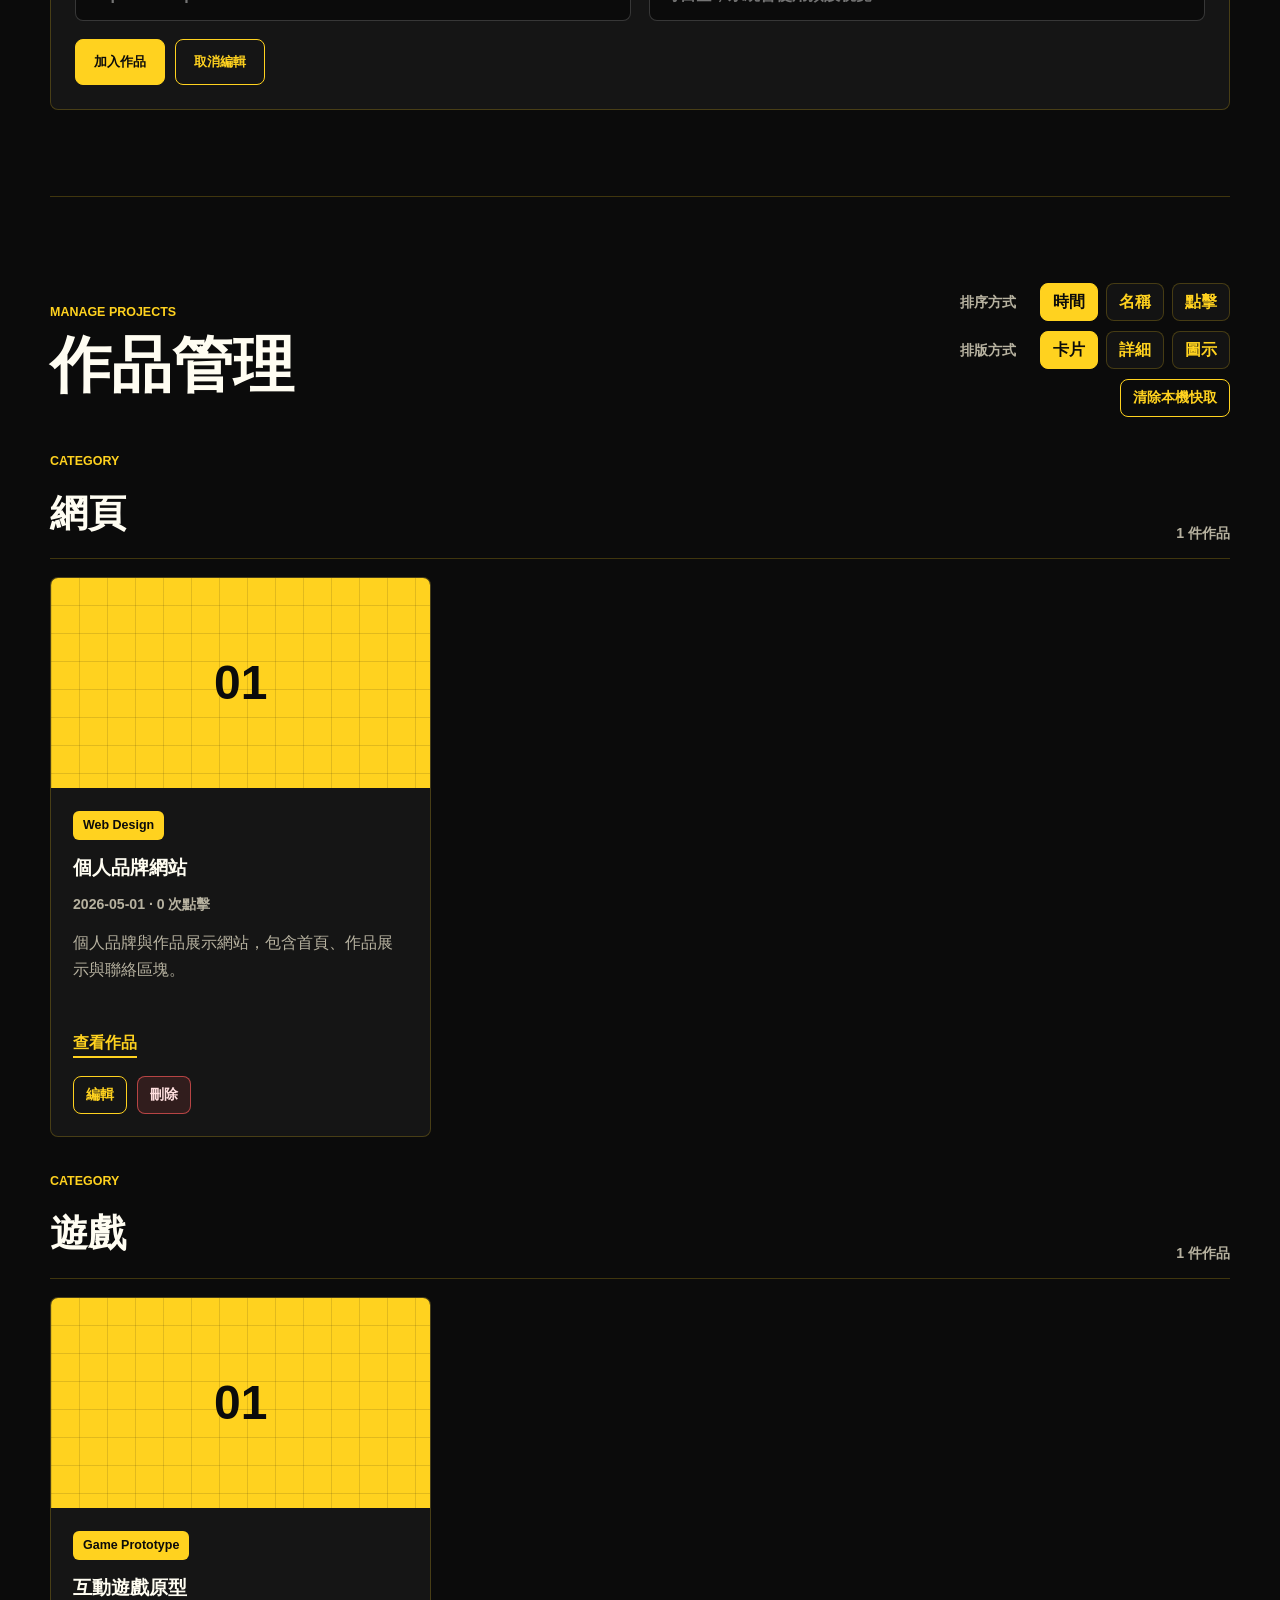
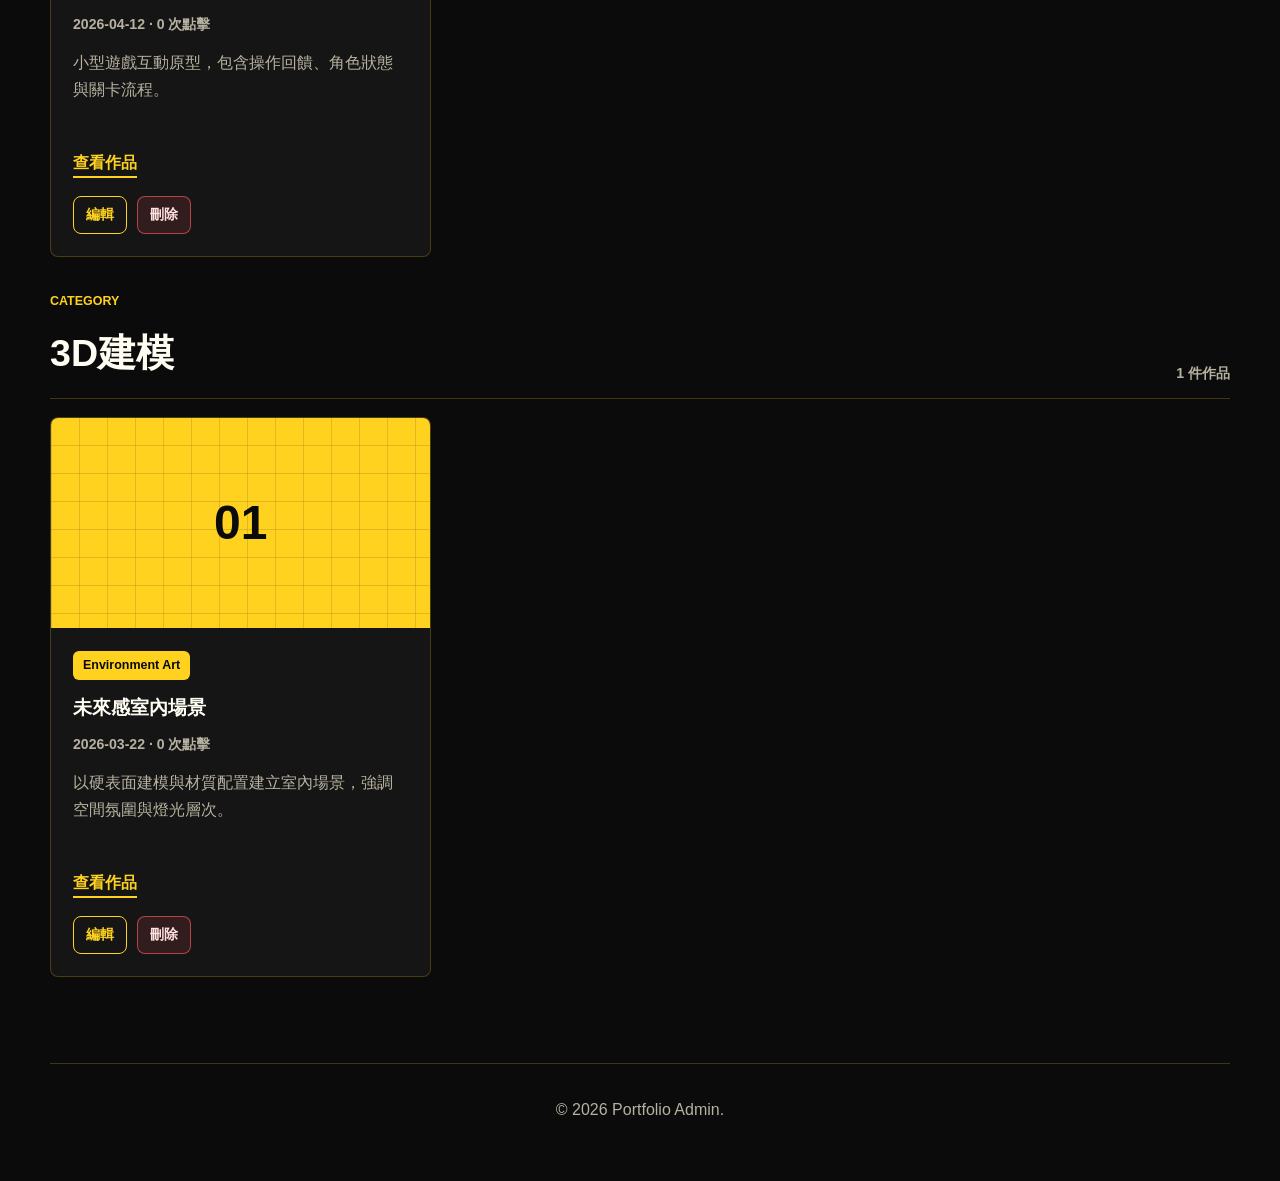
==== commit adae55f7: "Apply transitions to dynamic project links" ====
--- a/admin.html
+++ b/admin.html
@@ -144,7 +144,7 @@
     <p>© 2026 Portfolio Admin.</p>
   </footer>
 
-  <script src="projects.js?v=20260610-12"></script>
-  <script src="app.js?v=20260610-12"></script>
+  <script src="projects.js?v=20260610-13"></script>
+  <script src="app.js?v=20260610-13"></script>
 </body>
 </html>
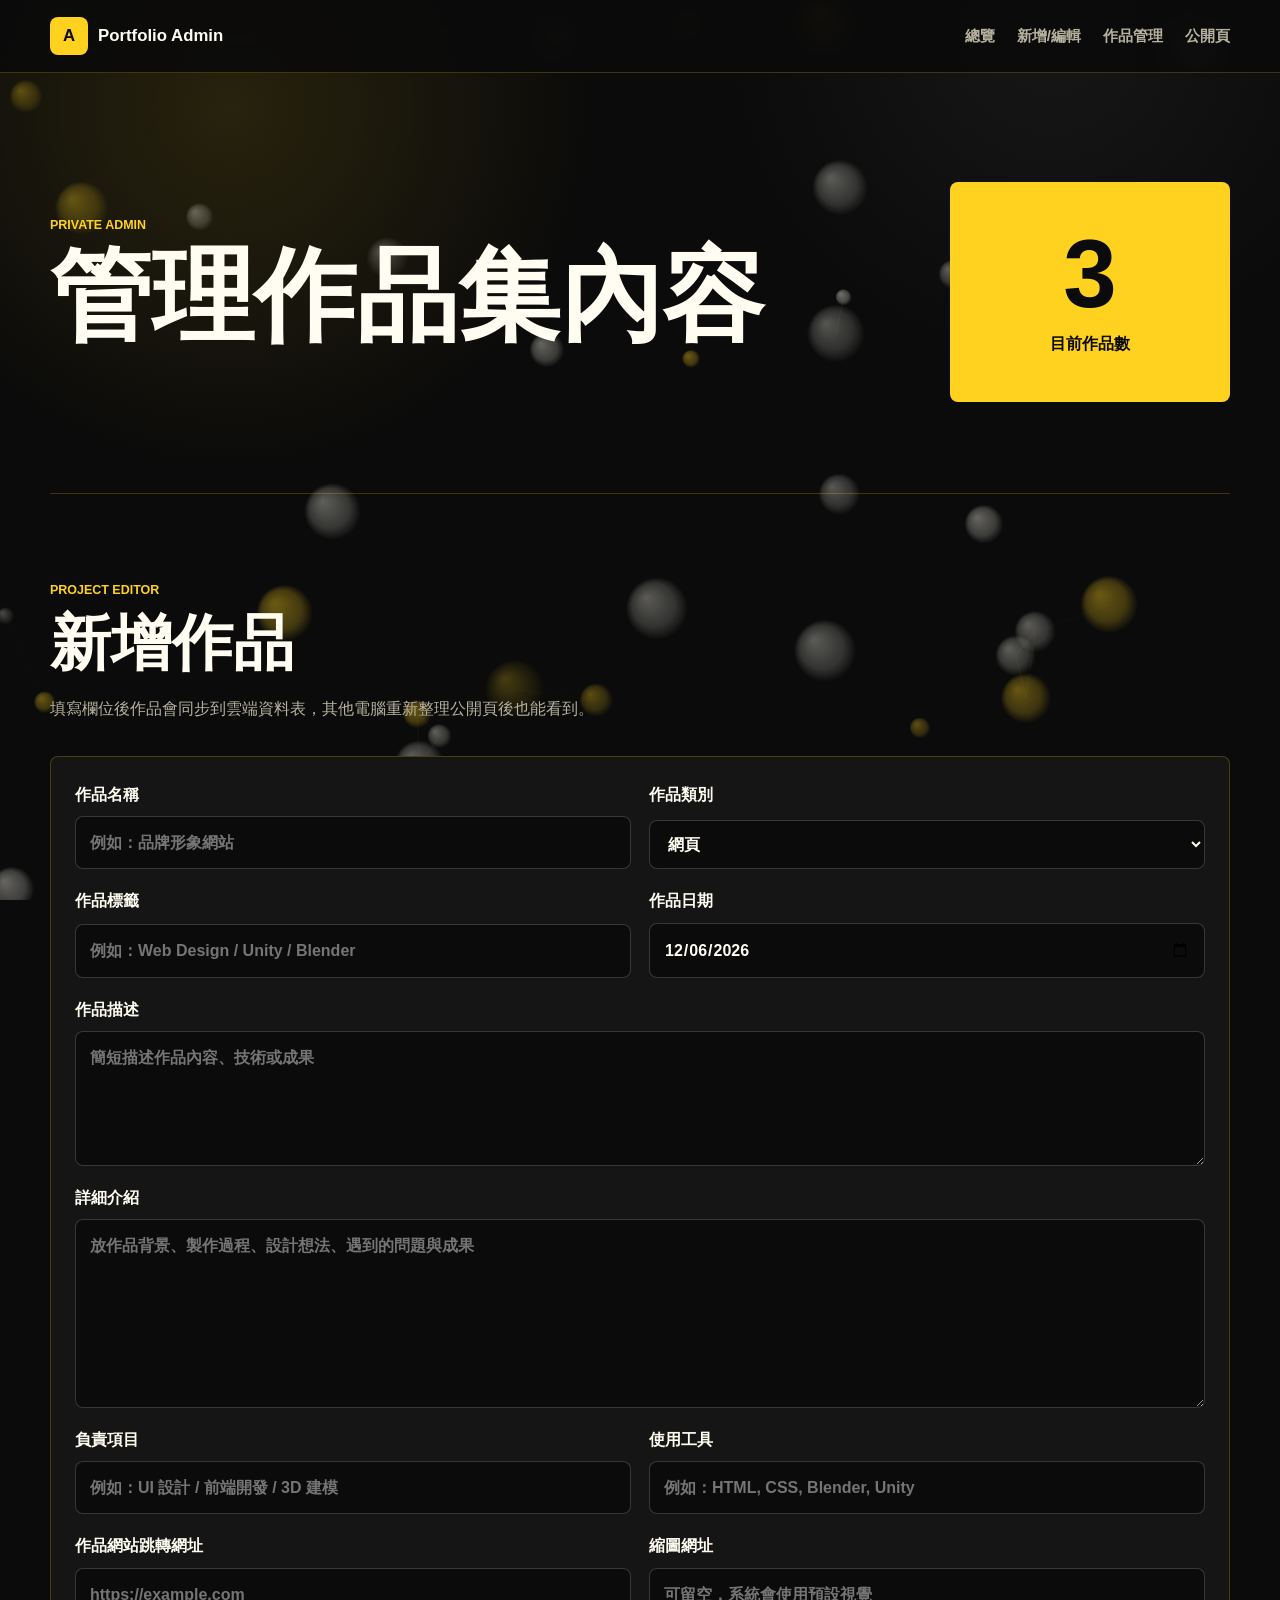
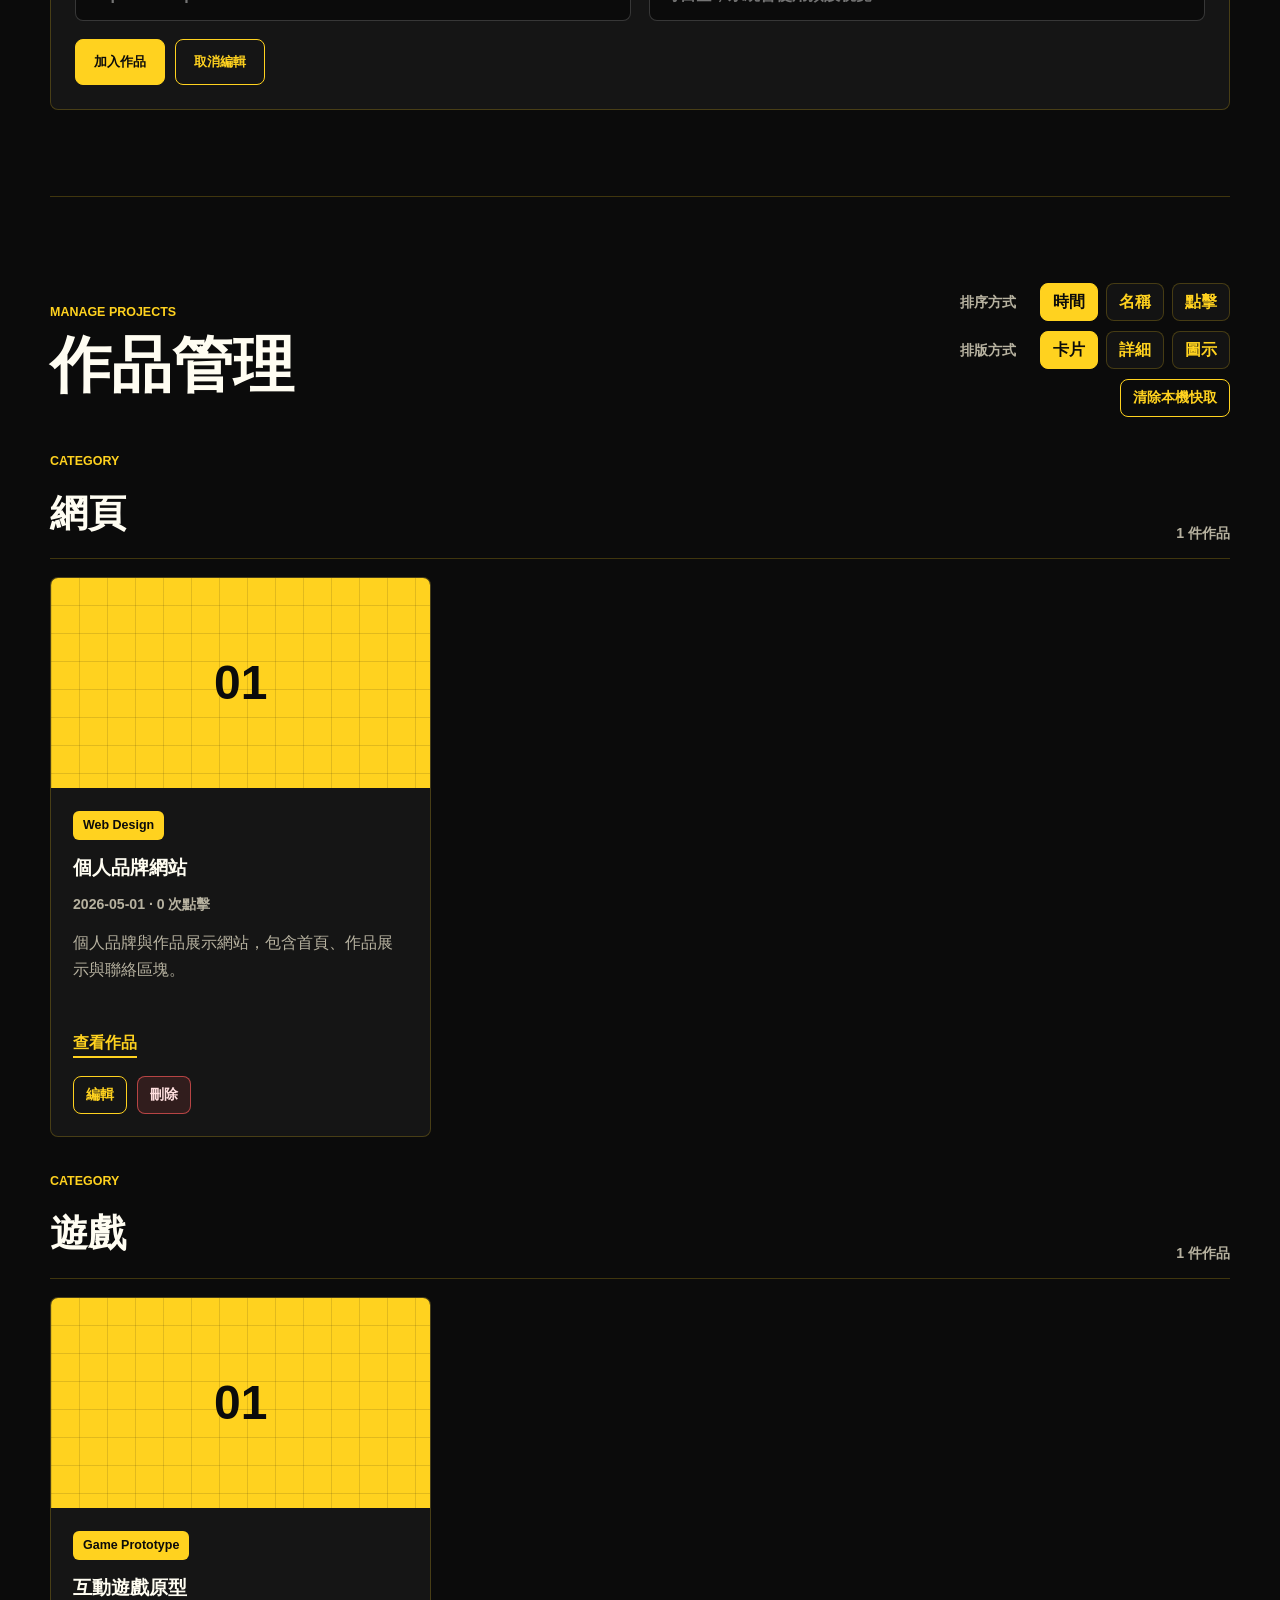
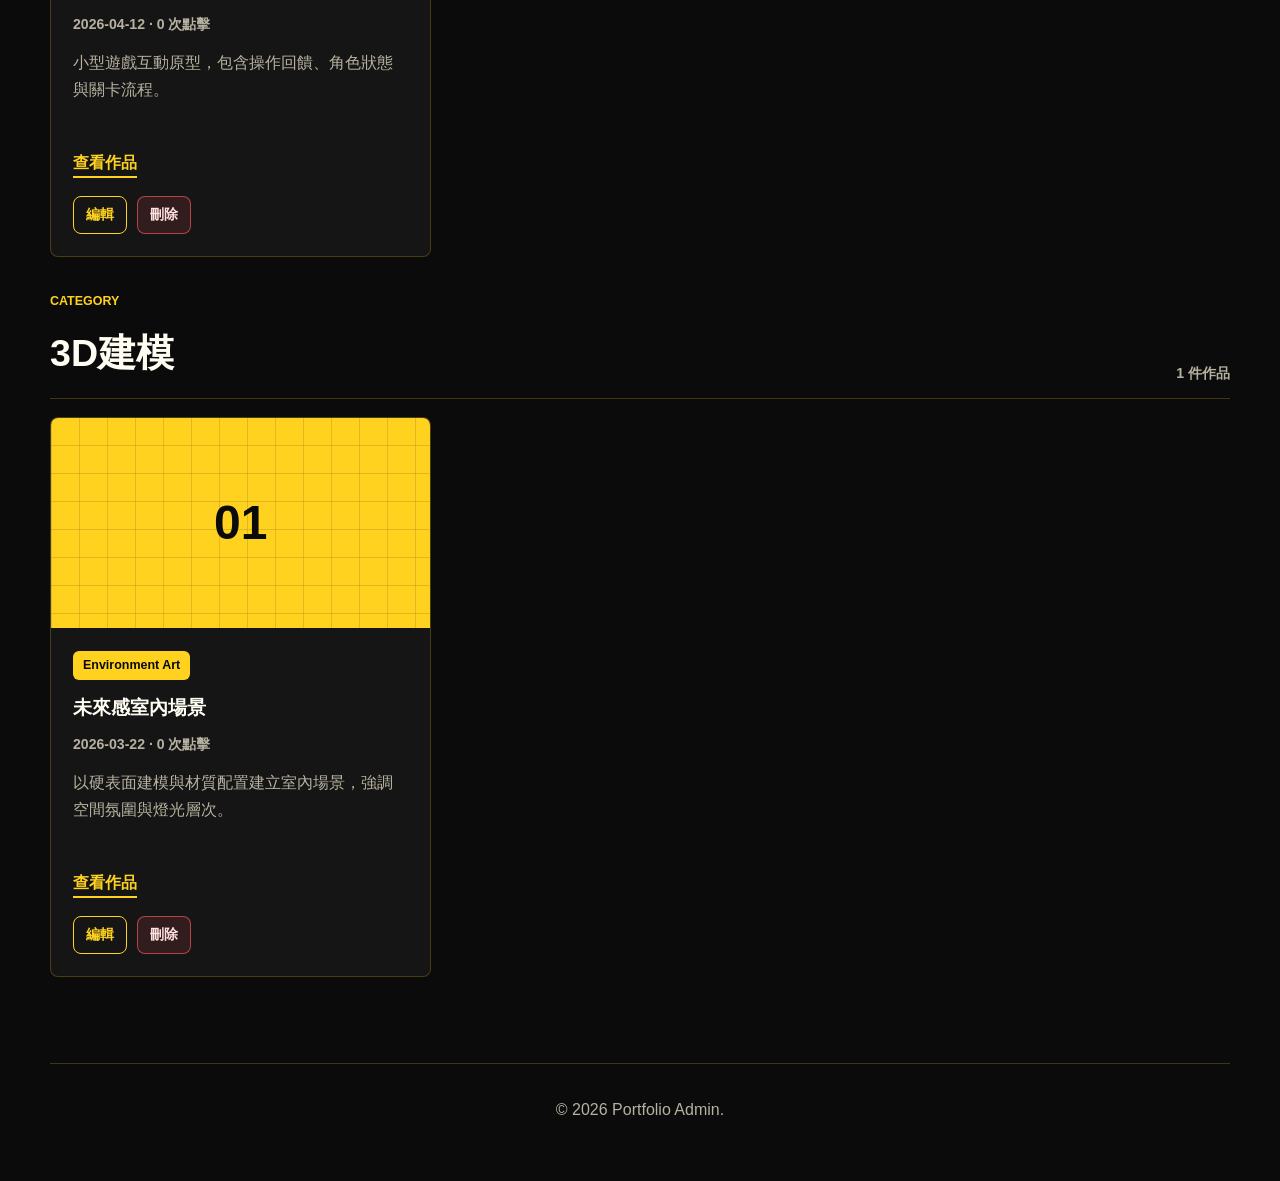
==== commit e7bf58aa: "Adjust loading transition timing" ====
--- a/admin.html
+++ b/admin.html
@@ -144,7 +144,7 @@
     <p>© 2026 Portfolio Admin.</p>
   </footer>
 
-  <script src="projects.js?v=20260610-13"></script>
-  <script src="app.js?v=20260610-13"></script>
+  <script src="projects.js?v=20260610-14"></script>
+  <script src="app.js?v=20260610-14"></script>
 </body>
 </html>
--- a/styles.css
+++ b/styles.css
@@ -111,11 +111,10 @@
 
 body.is-intro-loading .page-transition,
 body.is-leaving .page-transition {
-  clip-path: inset(0 0 0 0);
-}
-
-body.is-intro-loading .loading-mark,
-body.is-leaving .loading-mark {
+  animation: pageWipe 2000ms ease forwards;
+}
+
+body.is-holding .loading-mark {
   opacity: 1;
 }
 
@@ -128,7 +127,7 @@
 }
 
 body.is-leaving.is-wiping .page-transition {
-  animation: pageWipe 2000ms ease forwards;
+  animation: pageReveal 2000ms ease forwards;
 }
 
 body.is-loaded .page-transition {
@@ -136,15 +135,14 @@
 }
 
 body.is-loaded.is-leaving .page-transition {
-  clip-path: inset(0 0 0 0);
-  animation: none;
+  animation: pageWipe 2000ms ease forwards;
 }
 
 body.is-loaded.is-leaving.is-wiping .page-transition {
-  animation: pageWipe 2000ms ease forwards;
-}
-
-body.is-loaded.is-leaving.is-wiping .loading-mark {
+  animation: pageReveal 2000ms ease forwards;
+}
+
+body.is-loaded.is-leaving.is-holding .loading-mark {
   opacity: 1;
 }
 
@@ -1473,7 +1471,7 @@
 
 @keyframes pageWipe {
   from {
-    clip-path: inset(0 0 0 0);
+    clip-path: inset(0 100% 0 0);
   }
   to {
     clip-path: inset(0 0 0 0);
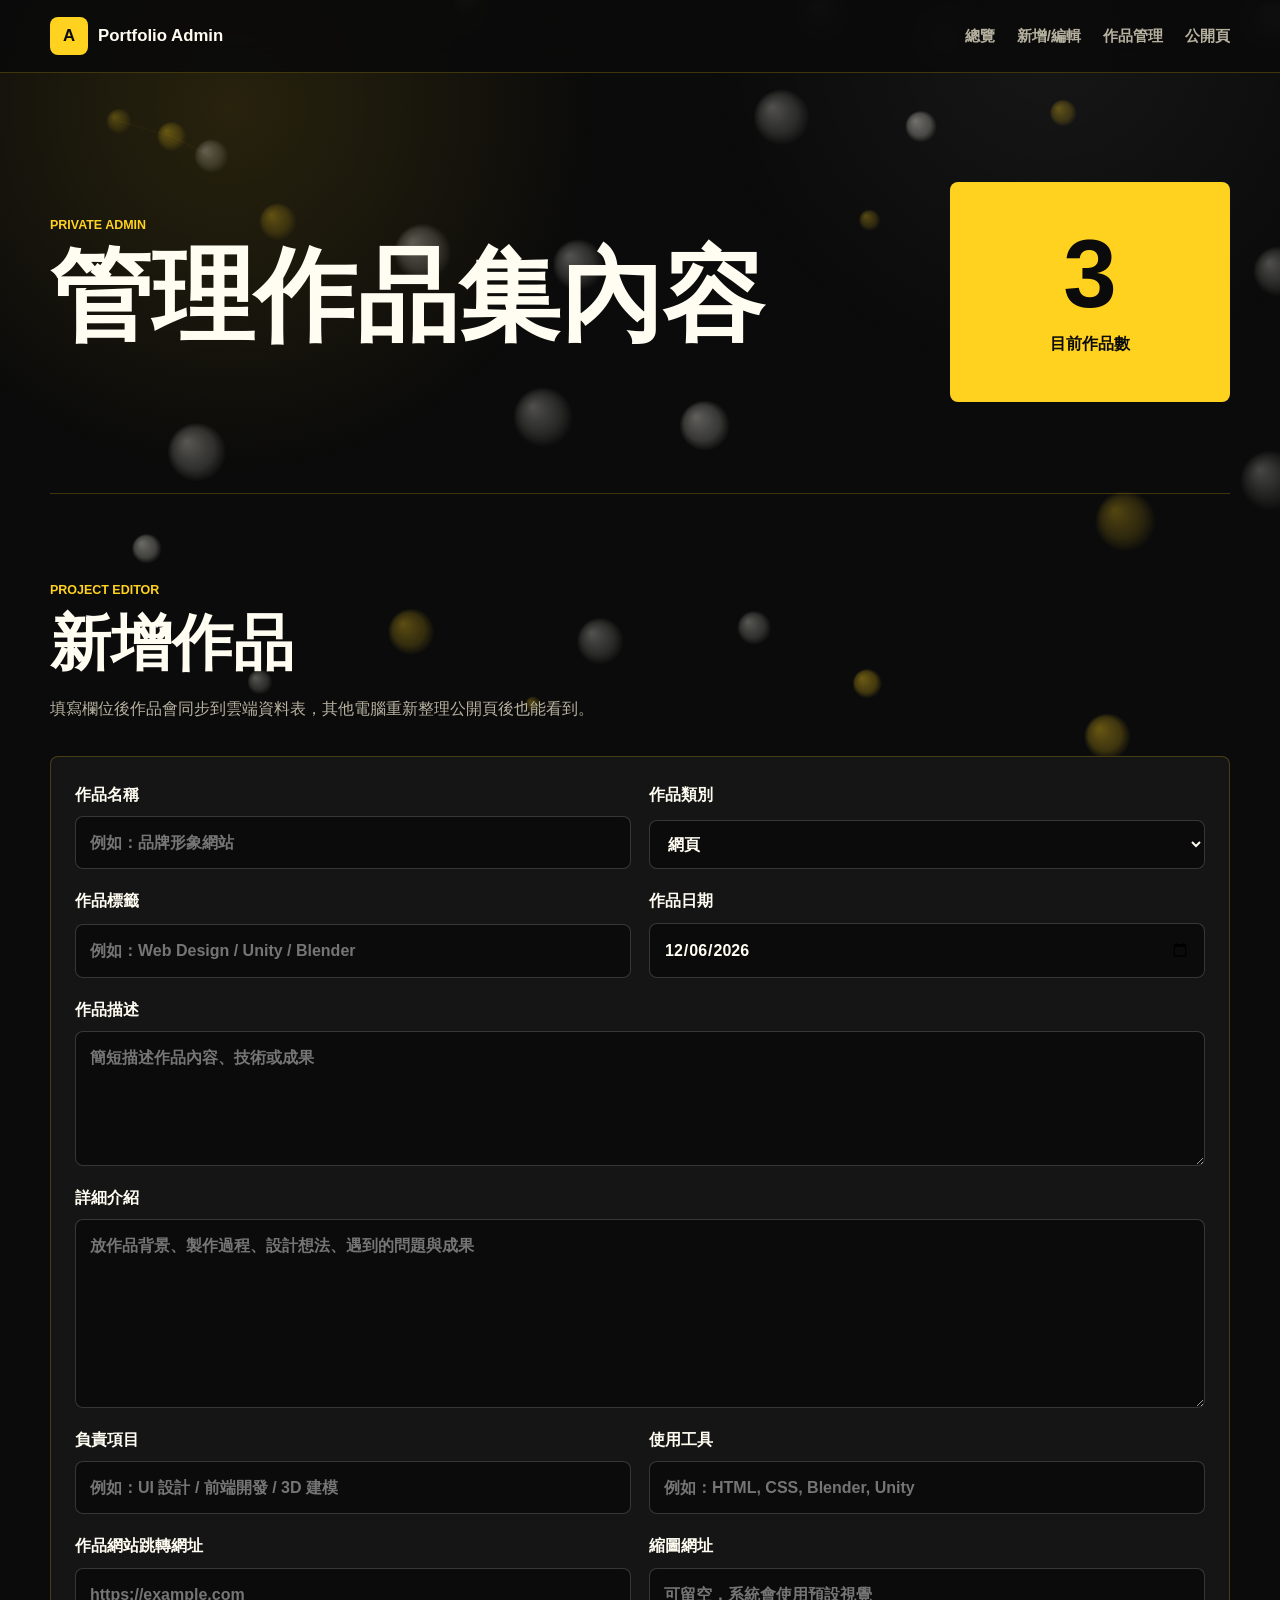
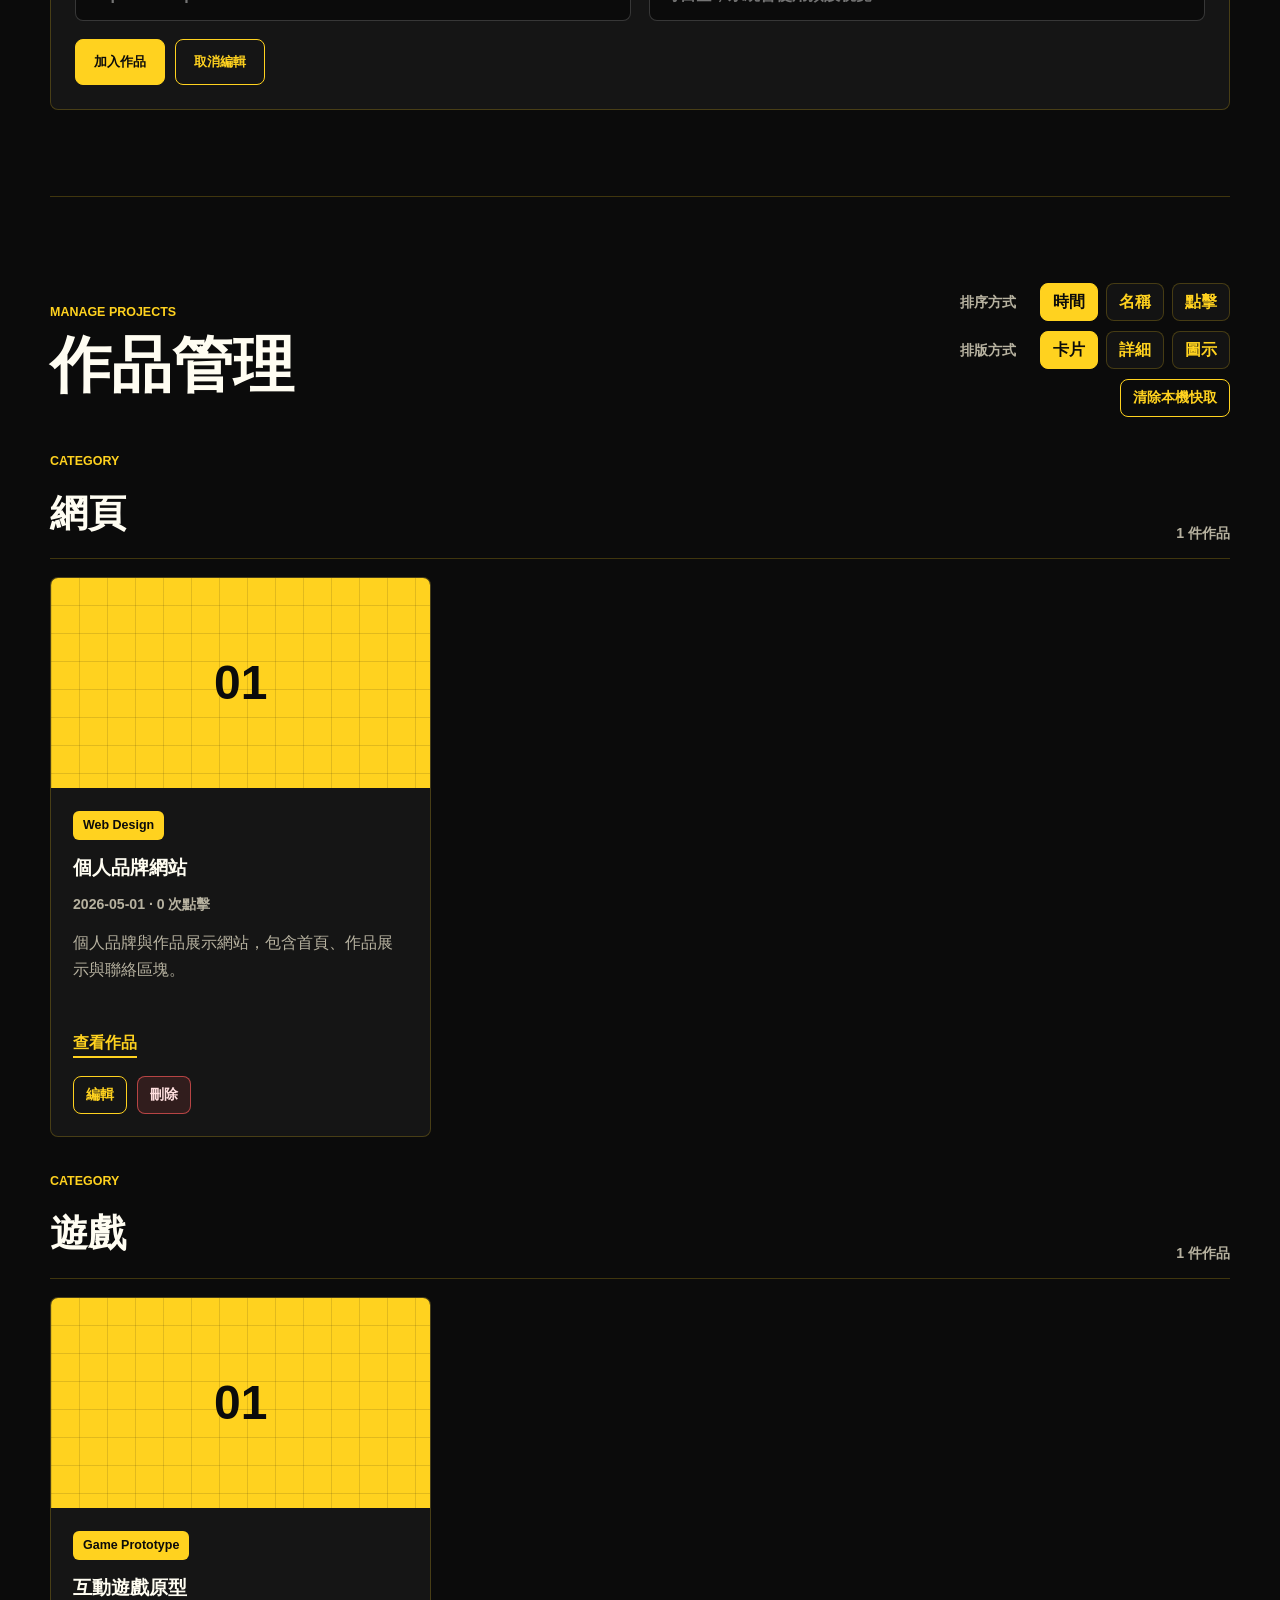
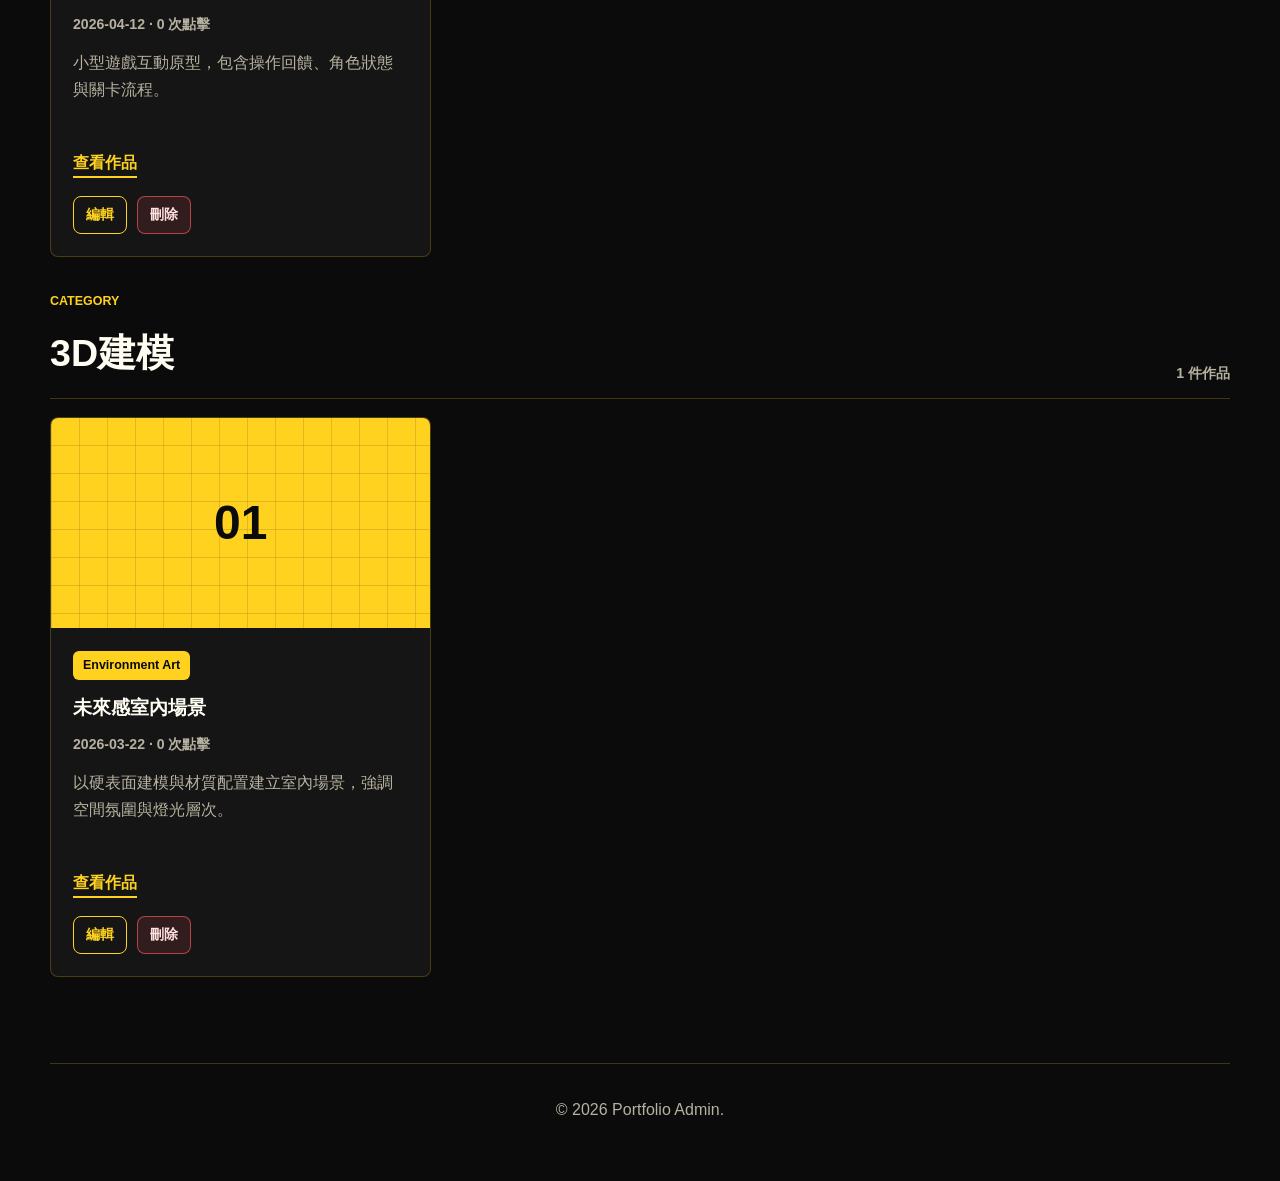
==== commit 70488b60: "Prefetch pages during transition" ====
--- a/admin.html
+++ b/admin.html
@@ -144,7 +144,7 @@
     <p>© 2026 Portfolio Admin.</p>
   </footer>
 
-  <script src="projects.js?v=20260610-14"></script>
-  <script src="app.js?v=20260610-14"></script>
+  <script src="projects.js?v=20260610-15"></script>
+  <script src="app.js?v=20260610-15"></script>
 </body>
 </html>
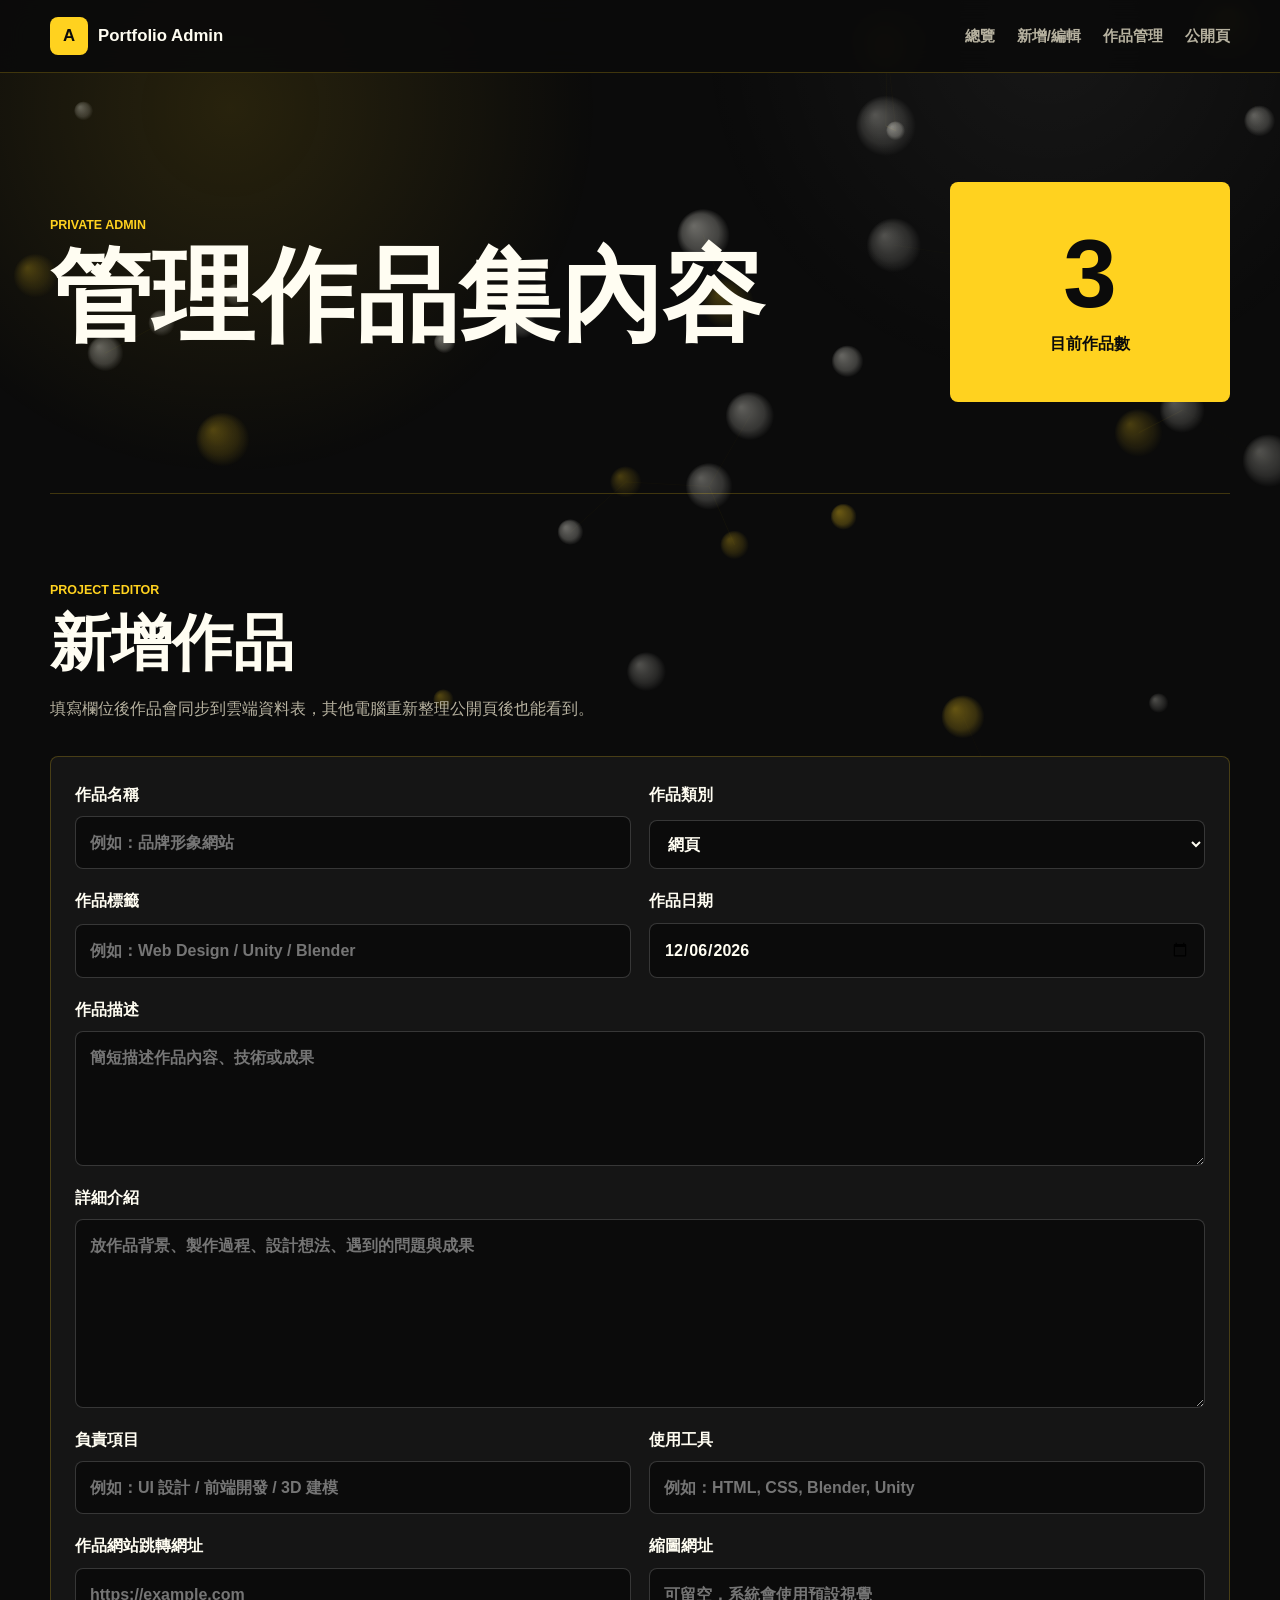
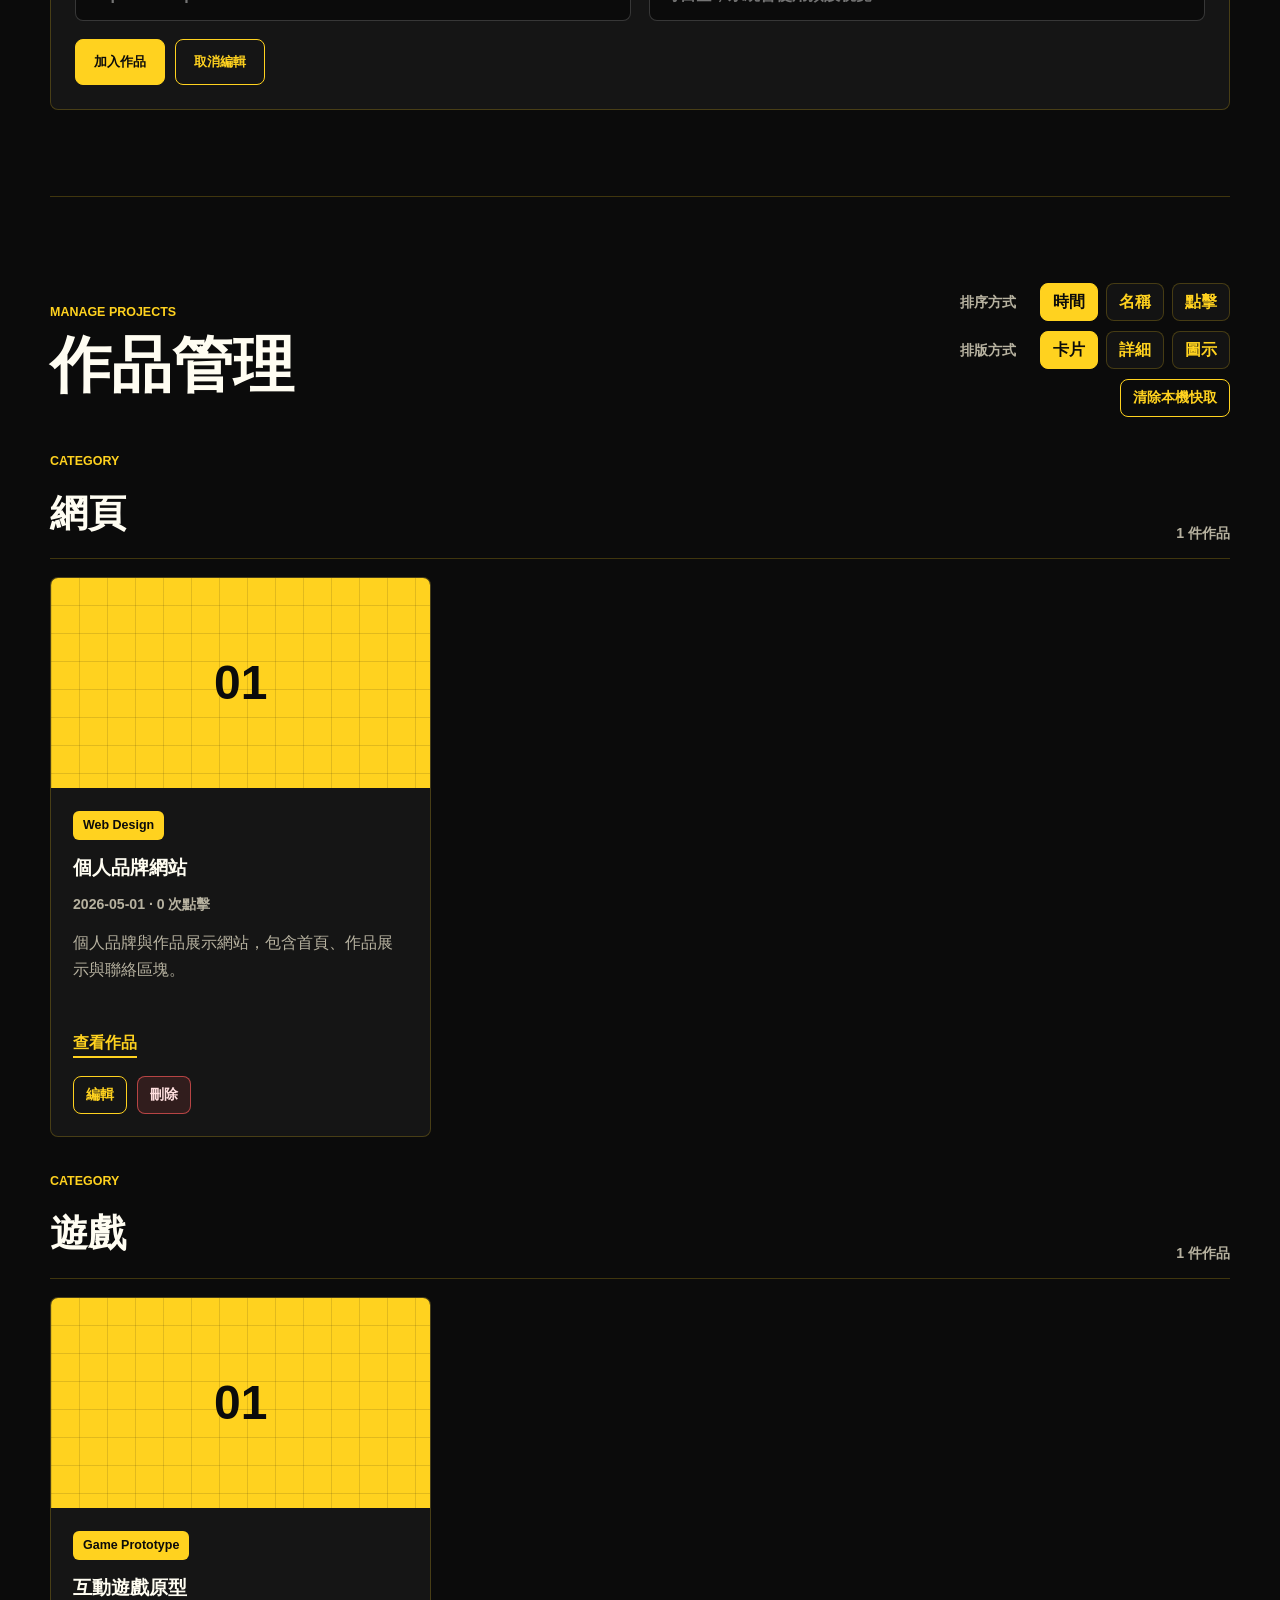
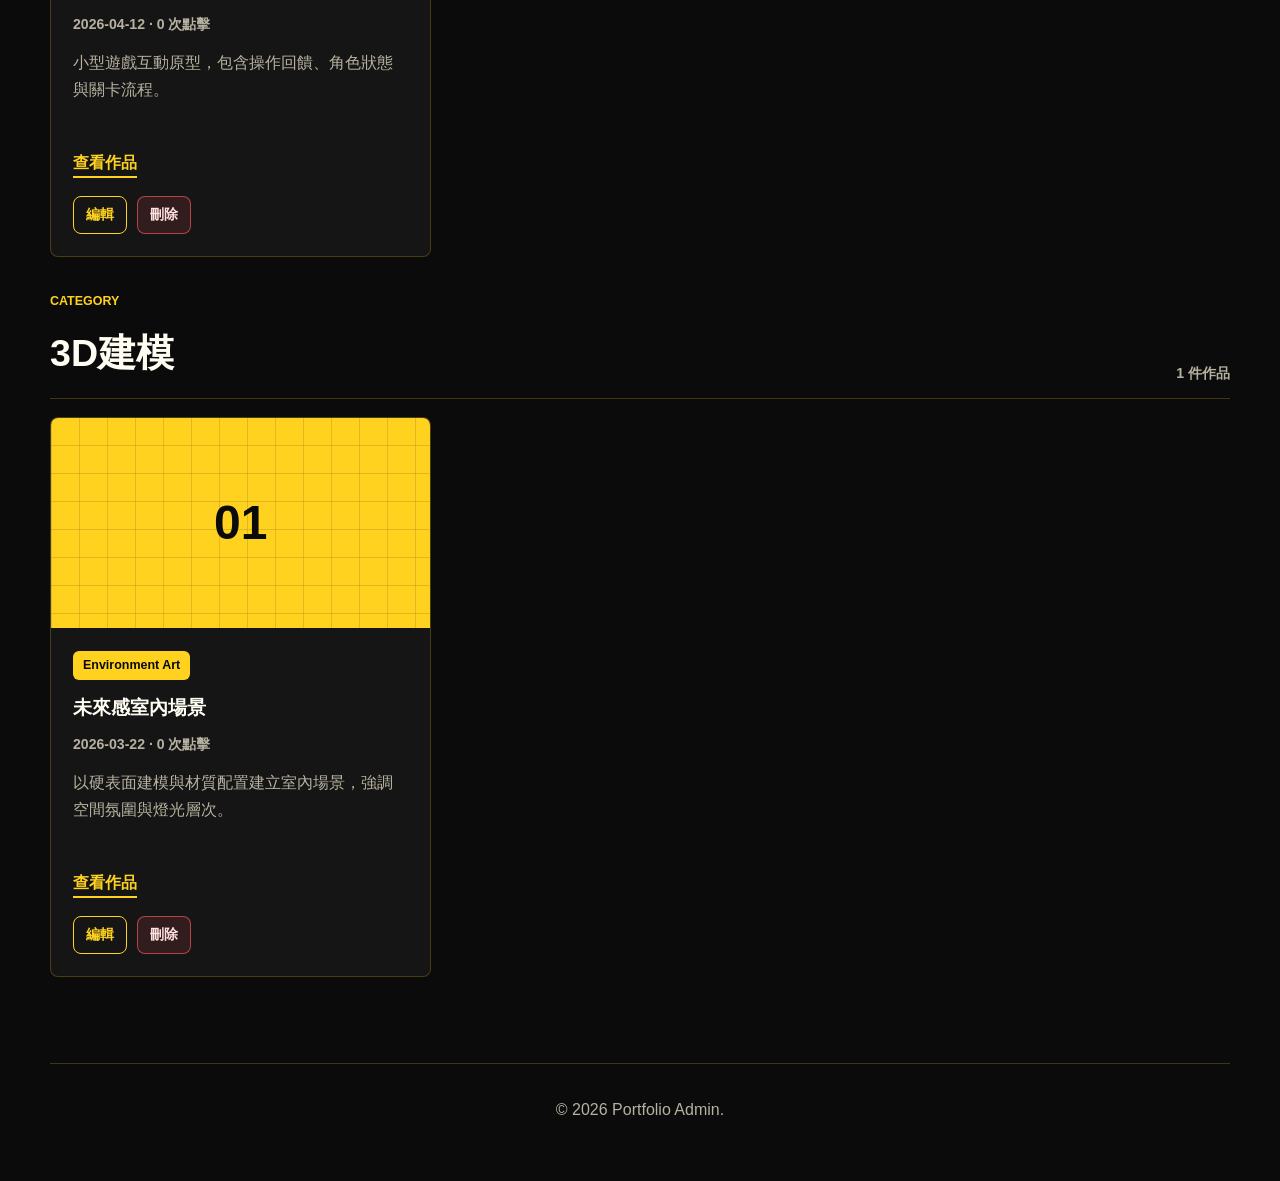
==== commit 6088c166: "Play transition after navigation" ====
--- a/admin.html
+++ b/admin.html
@@ -4,7 +4,7 @@
   <meta charset="UTF-8">
   <meta name="viewport" content="width=device-width, initial-scale=1.0">
   <title>Portfolio Admin | 作品管理</title>
-  <link rel="stylesheet" href="styles.css?v=20260610-12">
+  <link rel="stylesheet" href="styles.css?v=20260610-16">
 </head>
 <body data-page="admin">
   <div class="page-transition" aria-hidden="true">
@@ -144,7 +144,7 @@
     <p>© 2026 Portfolio Admin.</p>
   </footer>
 
-  <script src="projects.js?v=20260610-15"></script>
-  <script src="app.js?v=20260610-15"></script>
+  <script src="projects.js?v=20260610-16"></script>
+  <script src="app.js?v=20260610-16"></script>
 </body>
 </html>
--- a/styles.css
+++ b/styles.css
@@ -109,8 +109,7 @@
   animation: loadingTextJump 720ms ease-in-out infinite;
 }
 
-body.is-intro-loading .page-transition,
-body.is-leaving .page-transition {
+body.is-intro-loading .page-transition {
   animation: pageWipe 2000ms ease forwards;
 }
 
@@ -126,24 +125,8 @@
   opacity: 0;
 }
 
-body.is-leaving.is-wiping .page-transition {
-  animation: pageReveal 2000ms ease forwards;
-}
-
 body.is-loaded .page-transition {
   animation: pageReveal 700ms ease both;
-}
-
-body.is-loaded.is-leaving .page-transition {
-  animation: pageWipe 2000ms ease forwards;
-}
-
-body.is-loaded.is-leaving.is-wiping .page-transition {
-  animation: pageReveal 2000ms ease forwards;
-}
-
-body.is-loaded.is-leaving.is-holding .loading-mark {
-  opacity: 1;
 }
 
 .bubble-canvas {
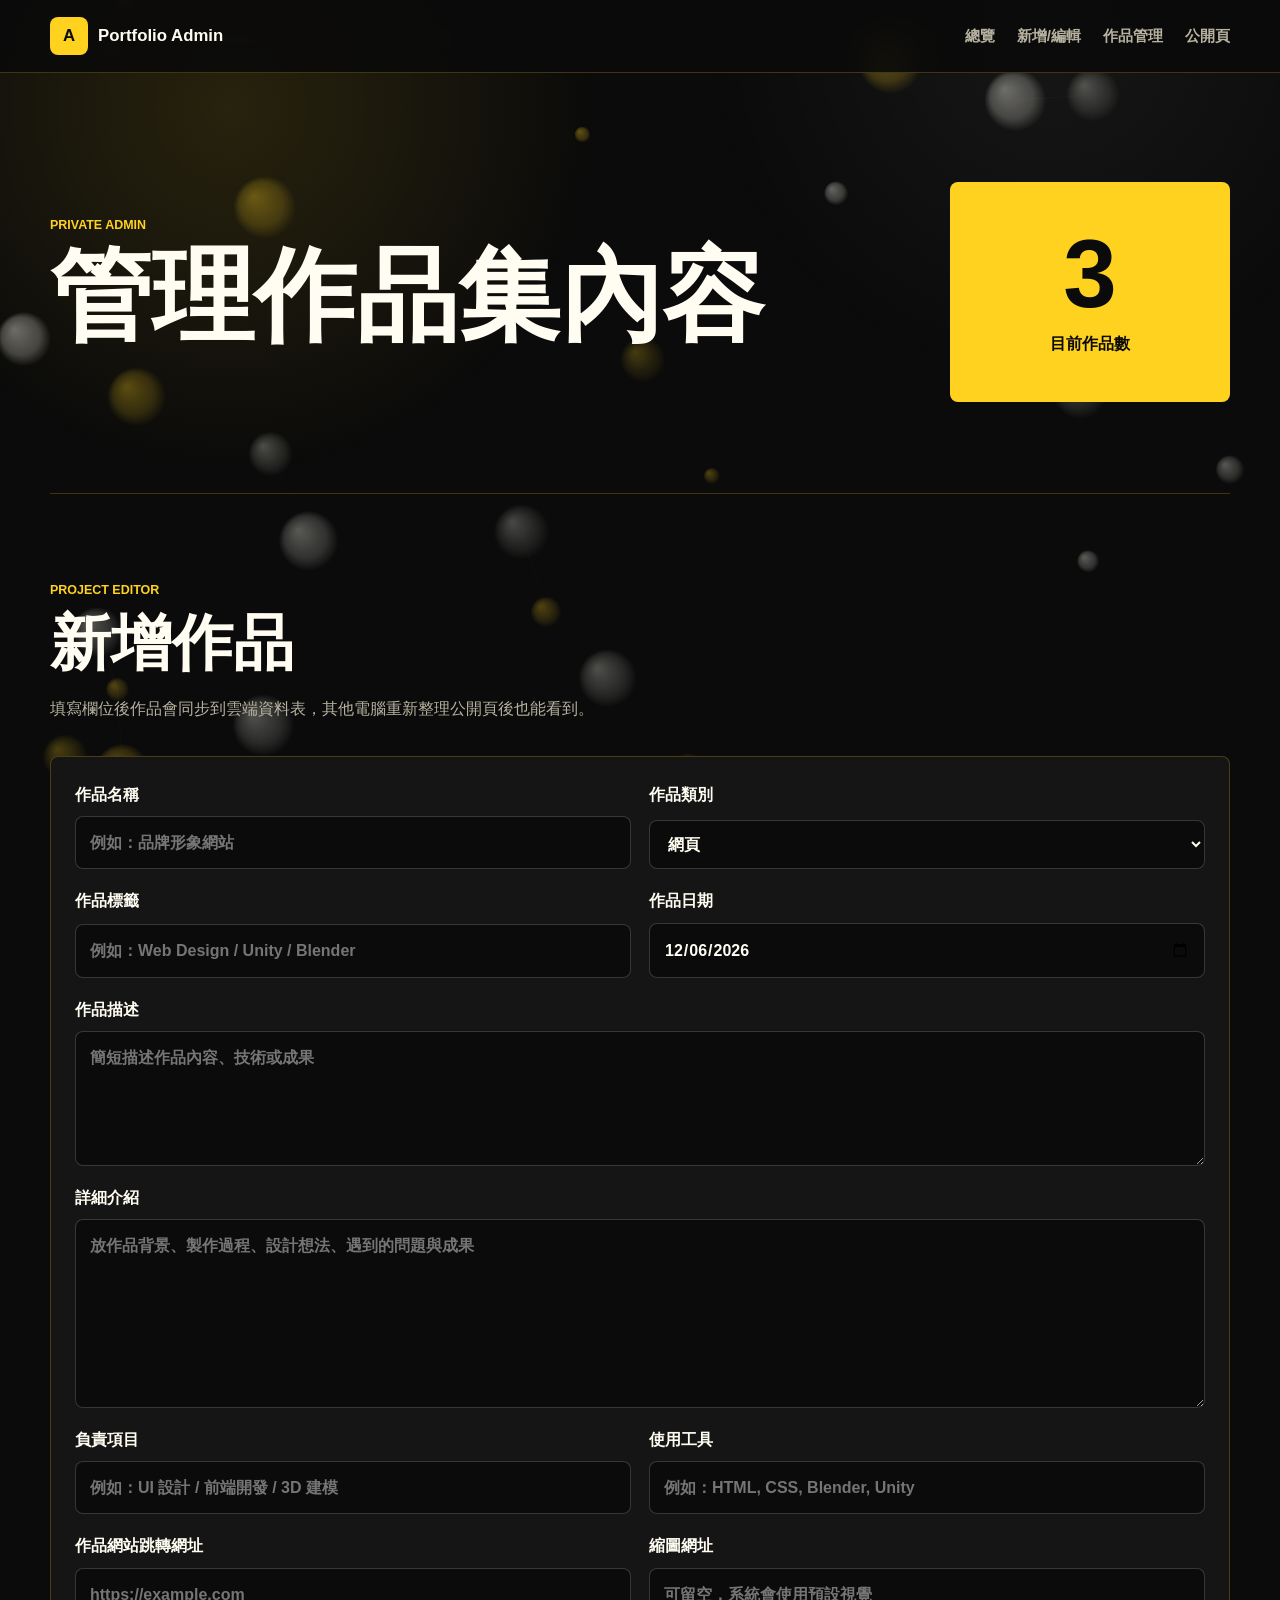
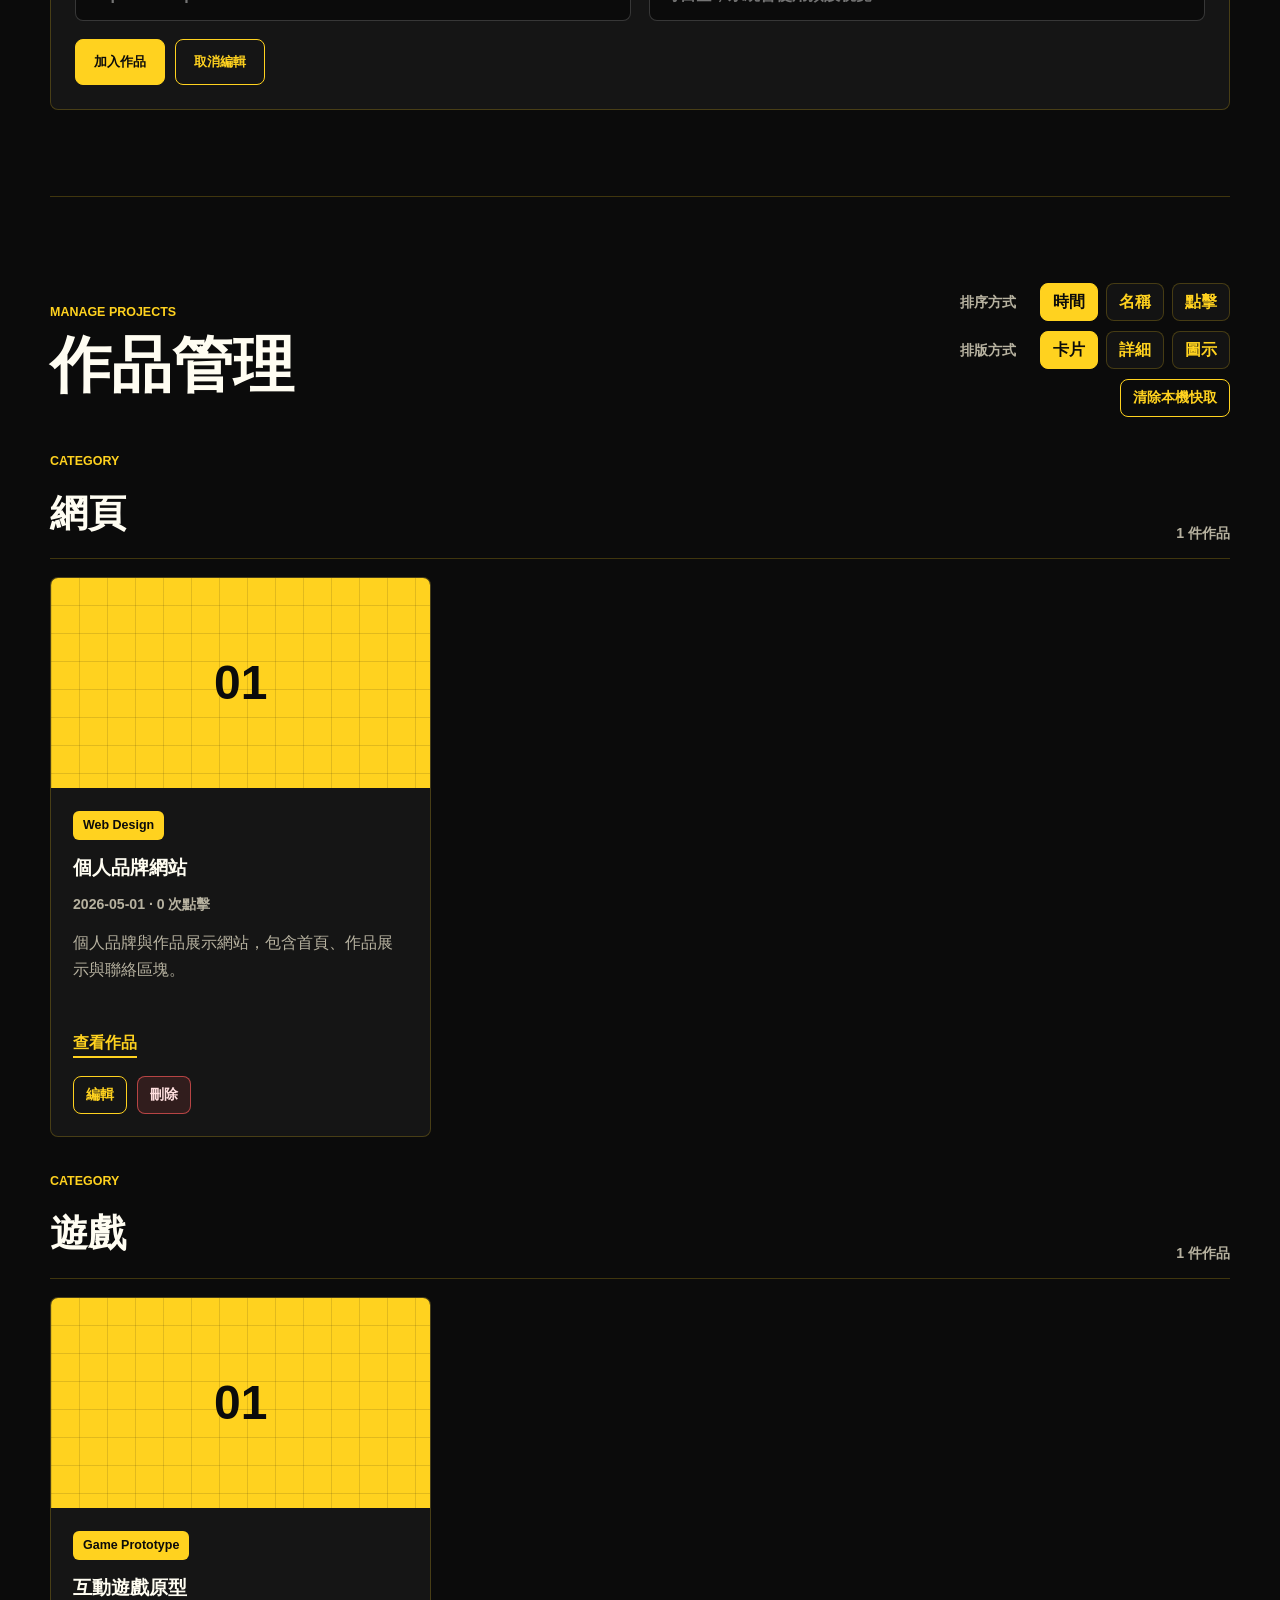
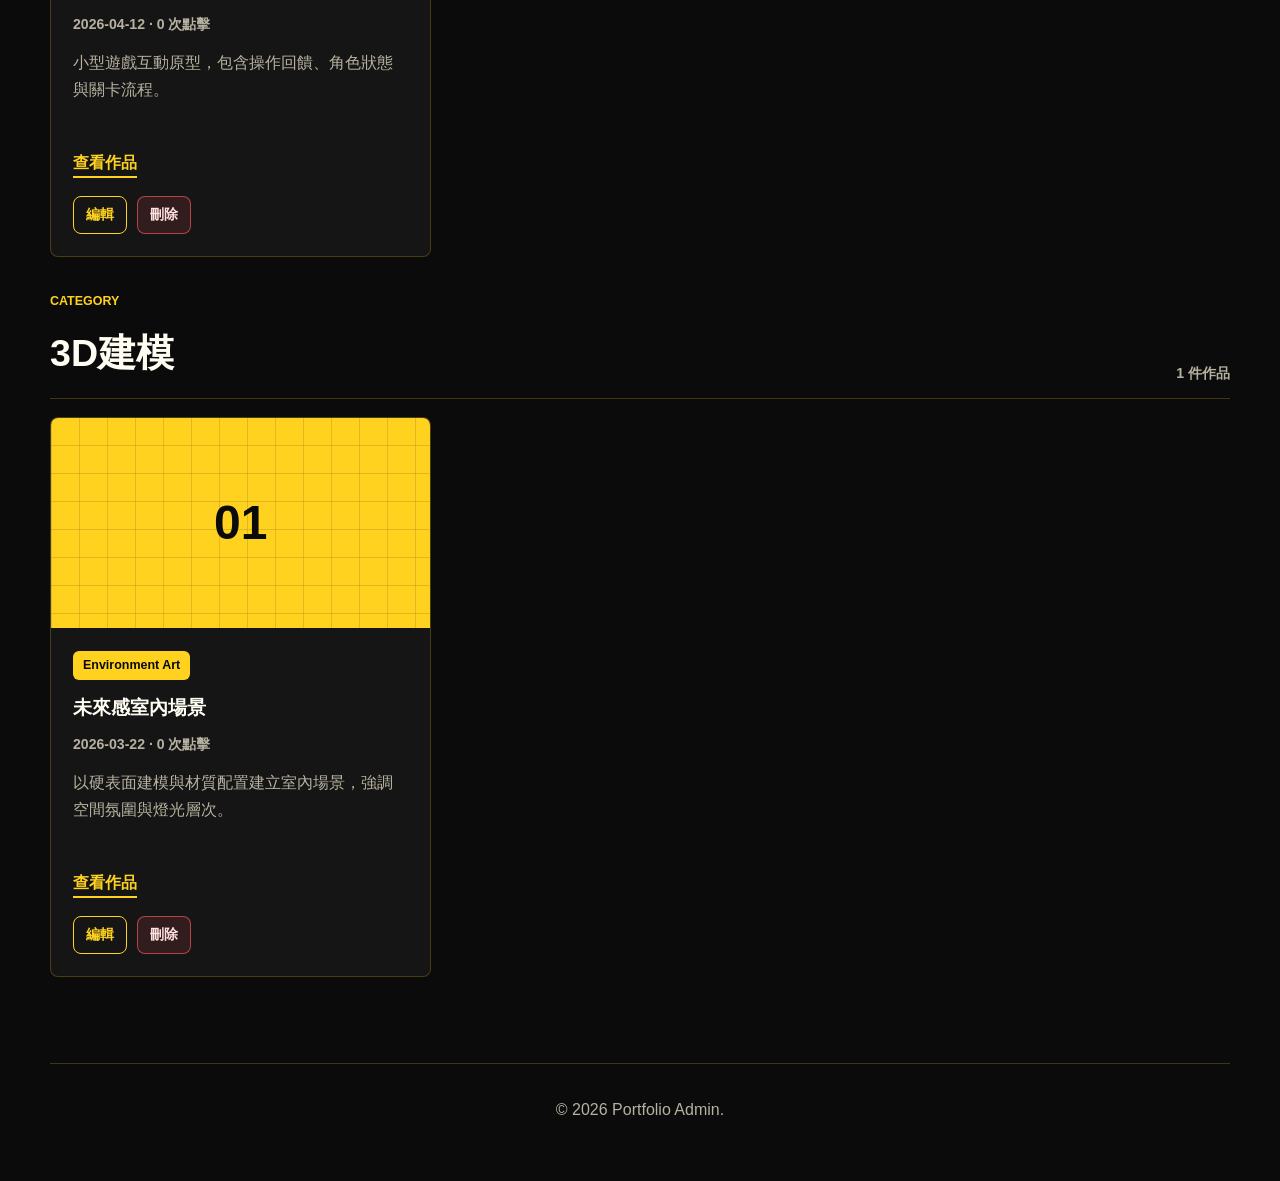
==== commit 20574f7b: "Simplify page transition flow" ====
--- a/admin.html
+++ b/admin.html
@@ -4,7 +4,7 @@
   <meta charset="UTF-8">
   <meta name="viewport" content="width=device-width, initial-scale=1.0">
   <title>Portfolio Admin | 作品管理</title>
-  <link rel="stylesheet" href="styles.css?v=20260610-16">
+  <link rel="stylesheet" href="styles.css?v=20260610-17">
 </head>
 <body data-page="admin">
   <div class="page-transition" aria-hidden="true">
@@ -144,7 +144,7 @@
     <p>© 2026 Portfolio Admin.</p>
   </footer>
 
-  <script src="projects.js?v=20260610-16"></script>
-  <script src="app.js?v=20260610-16"></script>
+  <script src="projects.js?v=20260610-17"></script>
+  <script src="app.js?v=20260610-17"></script>
 </body>
 </html>
--- a/styles.css
+++ b/styles.css
@@ -109,24 +109,12 @@
   animation: loadingTextJump 720ms ease-in-out infinite;
 }
 
-body.is-intro-loading .page-transition {
-  animation: pageWipe 2000ms ease forwards;
-}
-
-body.is-holding .loading-mark {
-  opacity: 1;
-}
-
-body.is-intro-loading.is-intro-revealing .page-transition {
-  animation: pageReveal 2000ms ease forwards;
-}
-
-body.is-intro-loading.is-intro-revealing .loading-mark {
-  opacity: 0;
-}
-
-body.is-loaded .page-transition {
-  animation: pageReveal 700ms ease both;
+body.is-transitioning .page-transition {
+  animation: pageCoverFlow 7000ms ease both;
+}
+
+body.is-transitioning .loading-mark {
+  animation: loadingMarkFlow 7000ms ease both;
 }
 
 .bubble-canvas {
@@ -1452,21 +1440,31 @@
   }
 }
 
-@keyframes pageWipe {
-  from {
+@keyframes pageCoverFlow {
+  0% {
     clip-path: inset(0 100% 0 0);
   }
-  to {
-    clip-path: inset(0 0 0 0);
-  }
-}
-
-@keyframes pageReveal {
-  0% {
+  28.57%,
+  71.43% {
     clip-path: inset(0 0 0 0);
   }
   100% {
     clip-path: inset(0 0 0 100%);
+  }
+}
+
+@keyframes loadingMarkFlow {
+  0%,
+  26% {
+    opacity: 0;
+  }
+  30%,
+  70% {
+    opacity: 1;
+  }
+  74%,
+  100% {
+    opacity: 0;
   }
 }
 
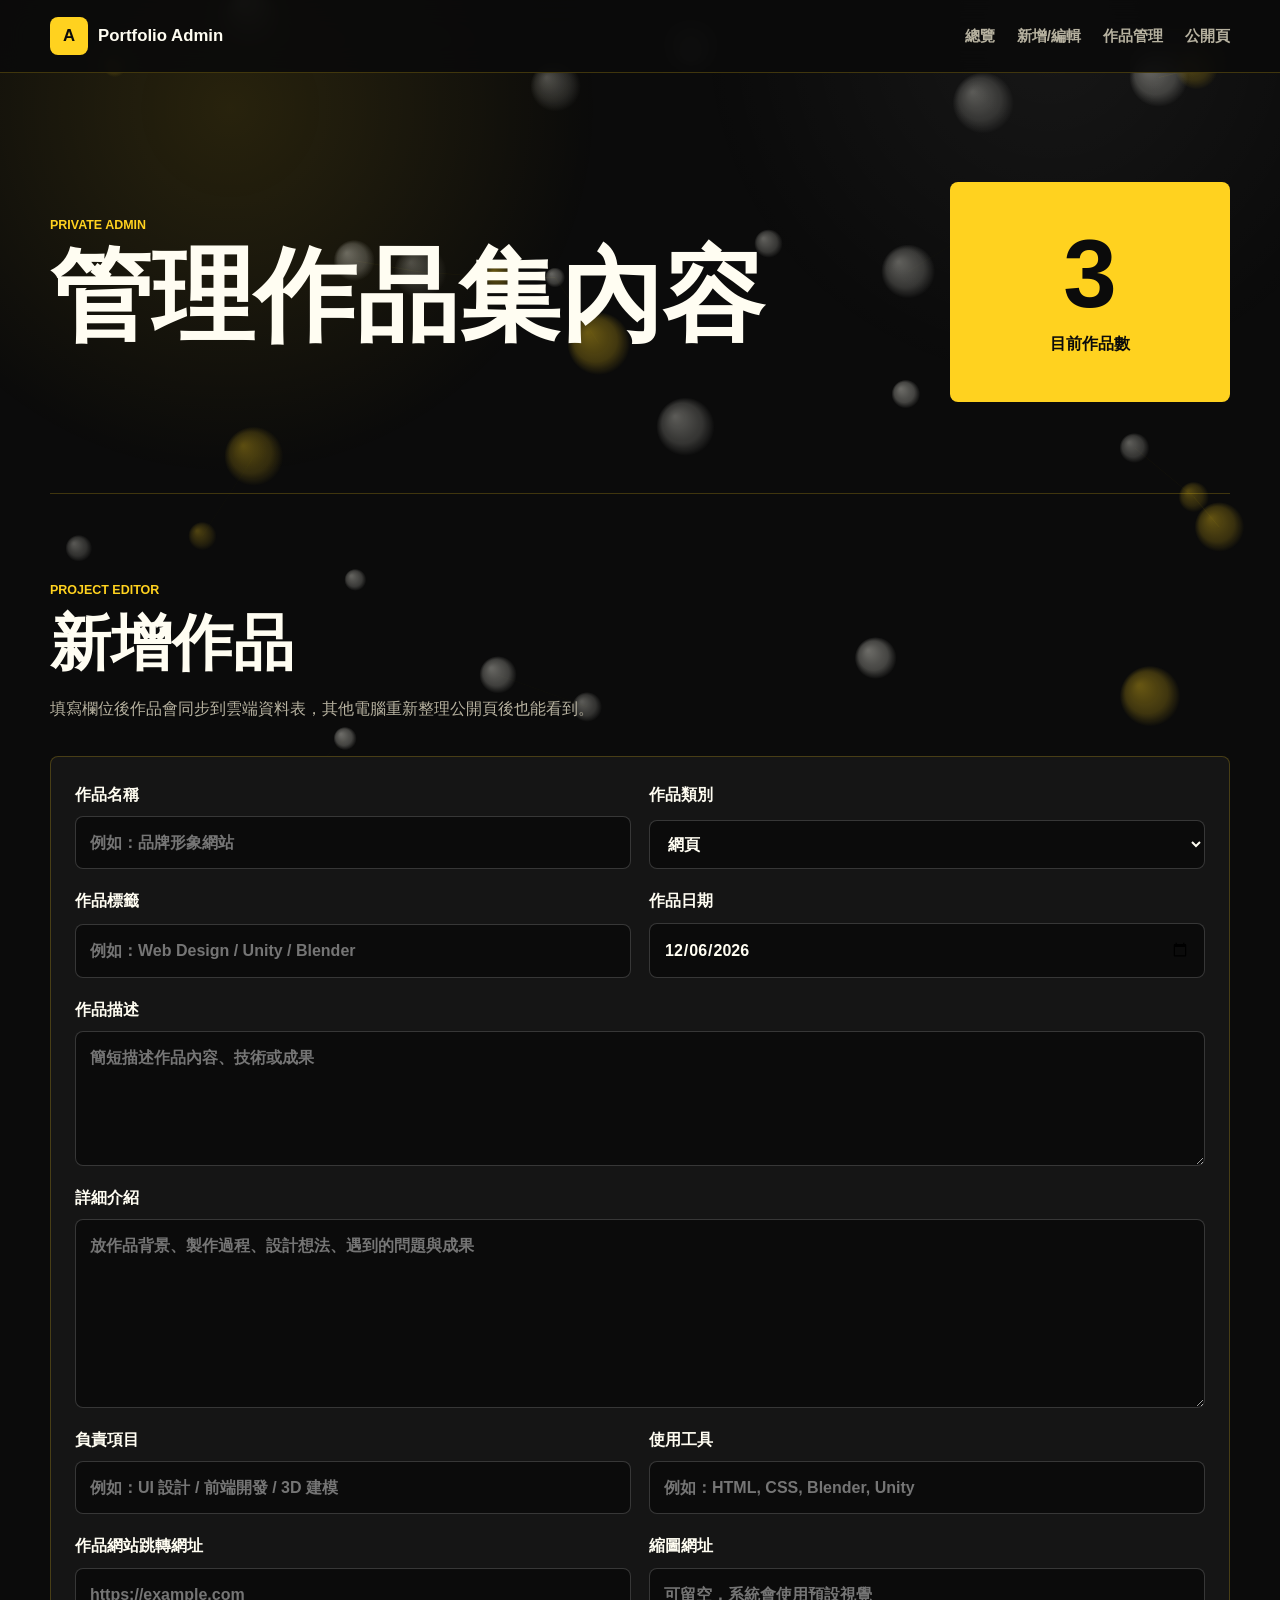
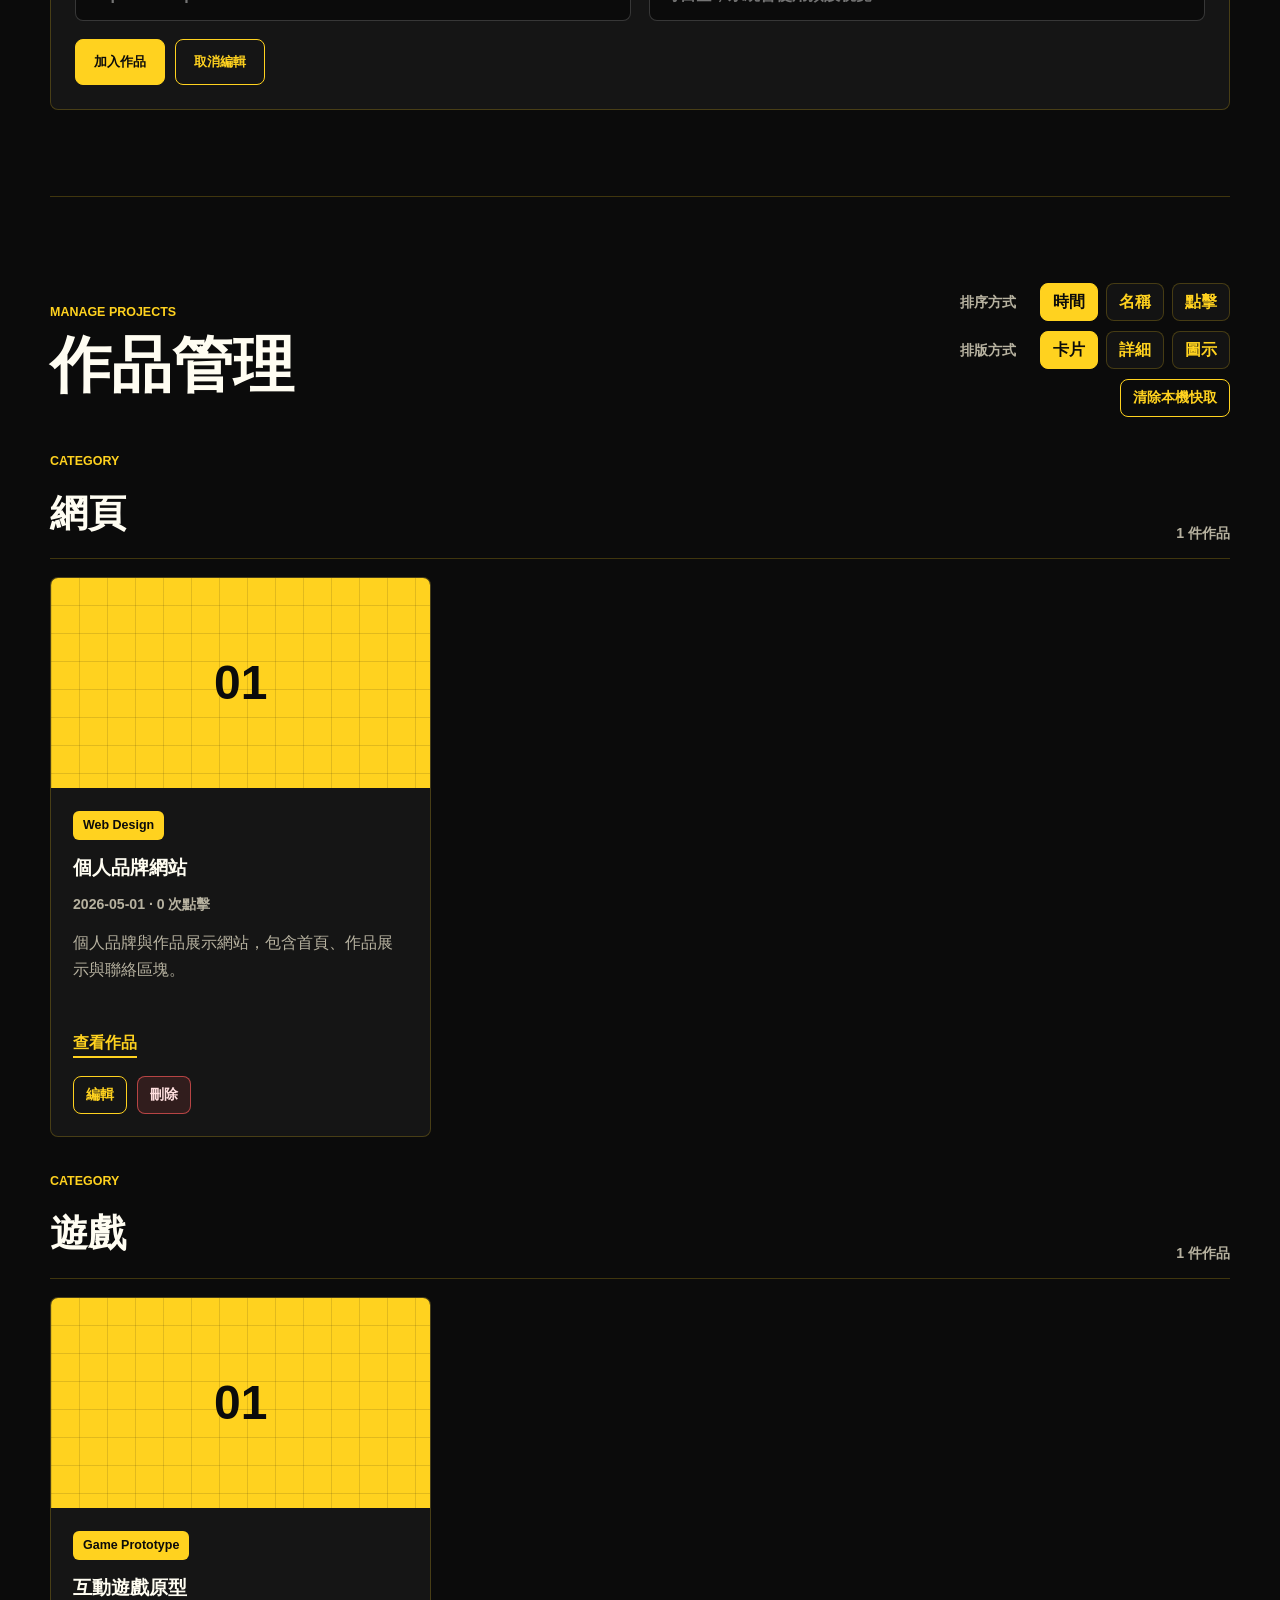
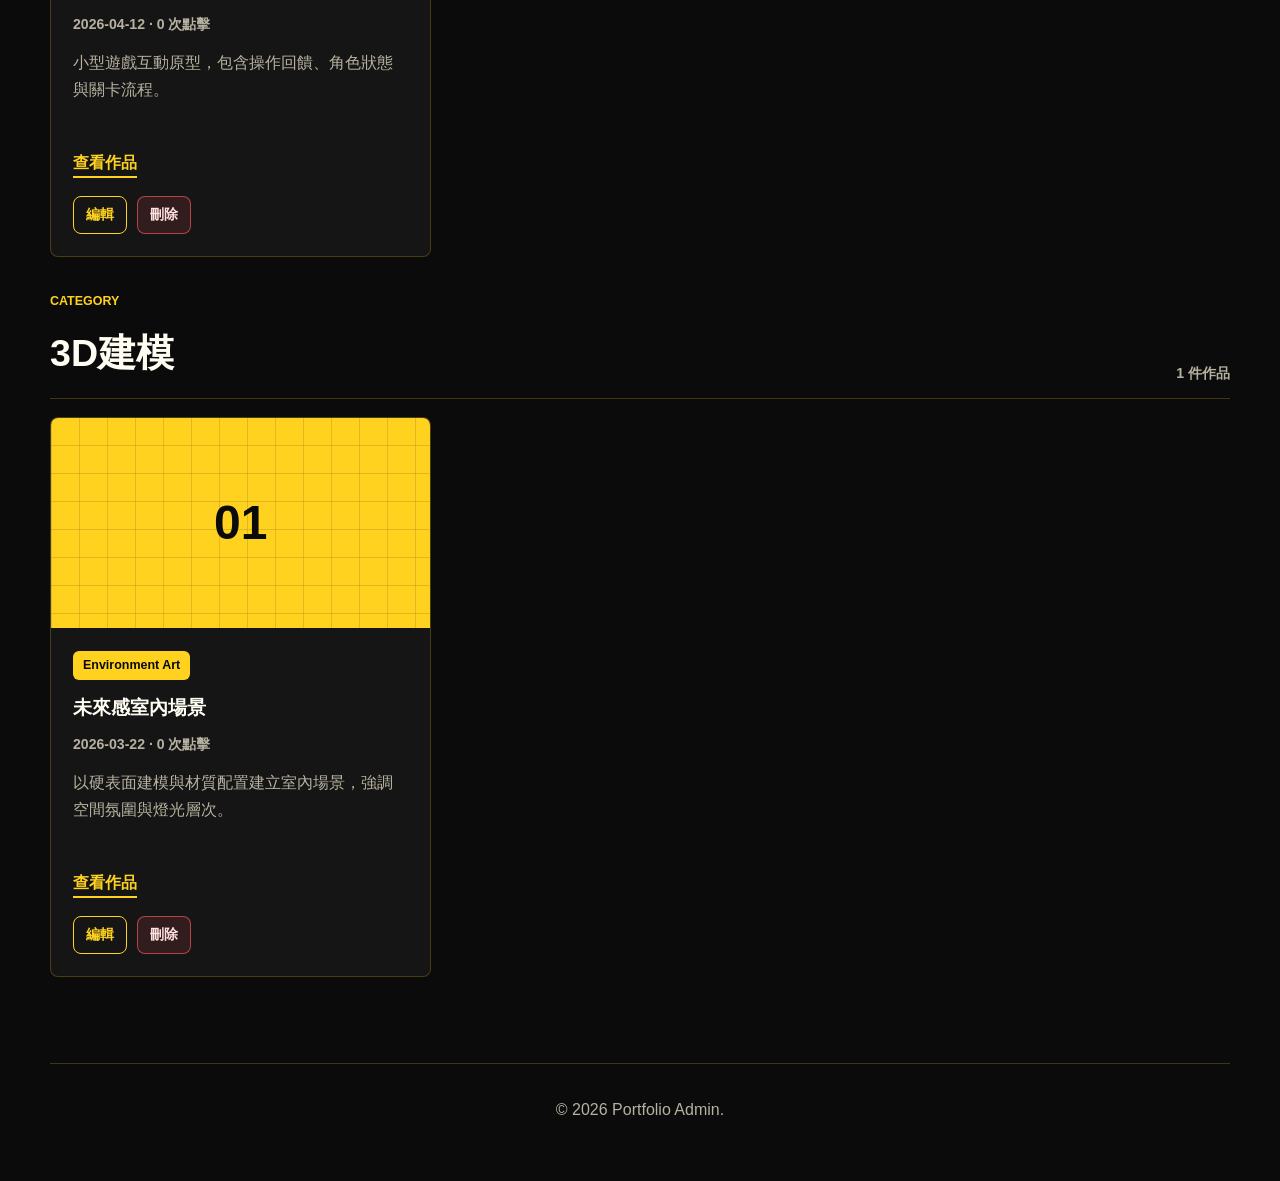
==== commit 016102b3: "Render project details as paragraphs" ====
--- a/admin.html
+++ b/admin.html
@@ -4,7 +4,7 @@
   <meta charset="UTF-8">
   <meta name="viewport" content="width=device-width, initial-scale=1.0">
   <title>Portfolio Admin | 作品管理</title>
-  <link rel="stylesheet" href="styles.css?v=20260610-17">
+  <link rel="stylesheet" href="styles.css?v=20260610-18">
 </head>
 <body data-page="admin">
   <div class="page-transition" aria-hidden="true">
@@ -144,7 +144,7 @@
     <p>© 2026 Portfolio Admin.</p>
   </footer>
 
-  <script src="projects.js?v=20260610-17"></script>
-  <script src="app.js?v=20260610-17"></script>
+  <script src="projects.js?v=20260610-18"></script>
+  <script src="app.js?v=20260610-18"></script>
 </body>
 </html>
--- a/styles.css
+++ b/styles.css
@@ -649,6 +649,27 @@
 
 .detail-section p {
   color: var(--muted);
+}
+
+.detail-paragraphs,
+.project-detail-text {
+  display: grid;
+  gap: 12px;
+}
+
+.detail-paragraphs p,
+.project-detail-text p {
+  margin: 0;
+  padding-left: 14px;
+  color: var(--muted);
+  line-height: 1.85;
+  border-left: 3px solid rgba(255, 210, 31, 0.45);
+}
+
+.project-detail-text {
+  margin-top: 14px;
+  padding-top: 14px;
+  border-top: 1px solid var(--line);
 }
 
 .section-heading {
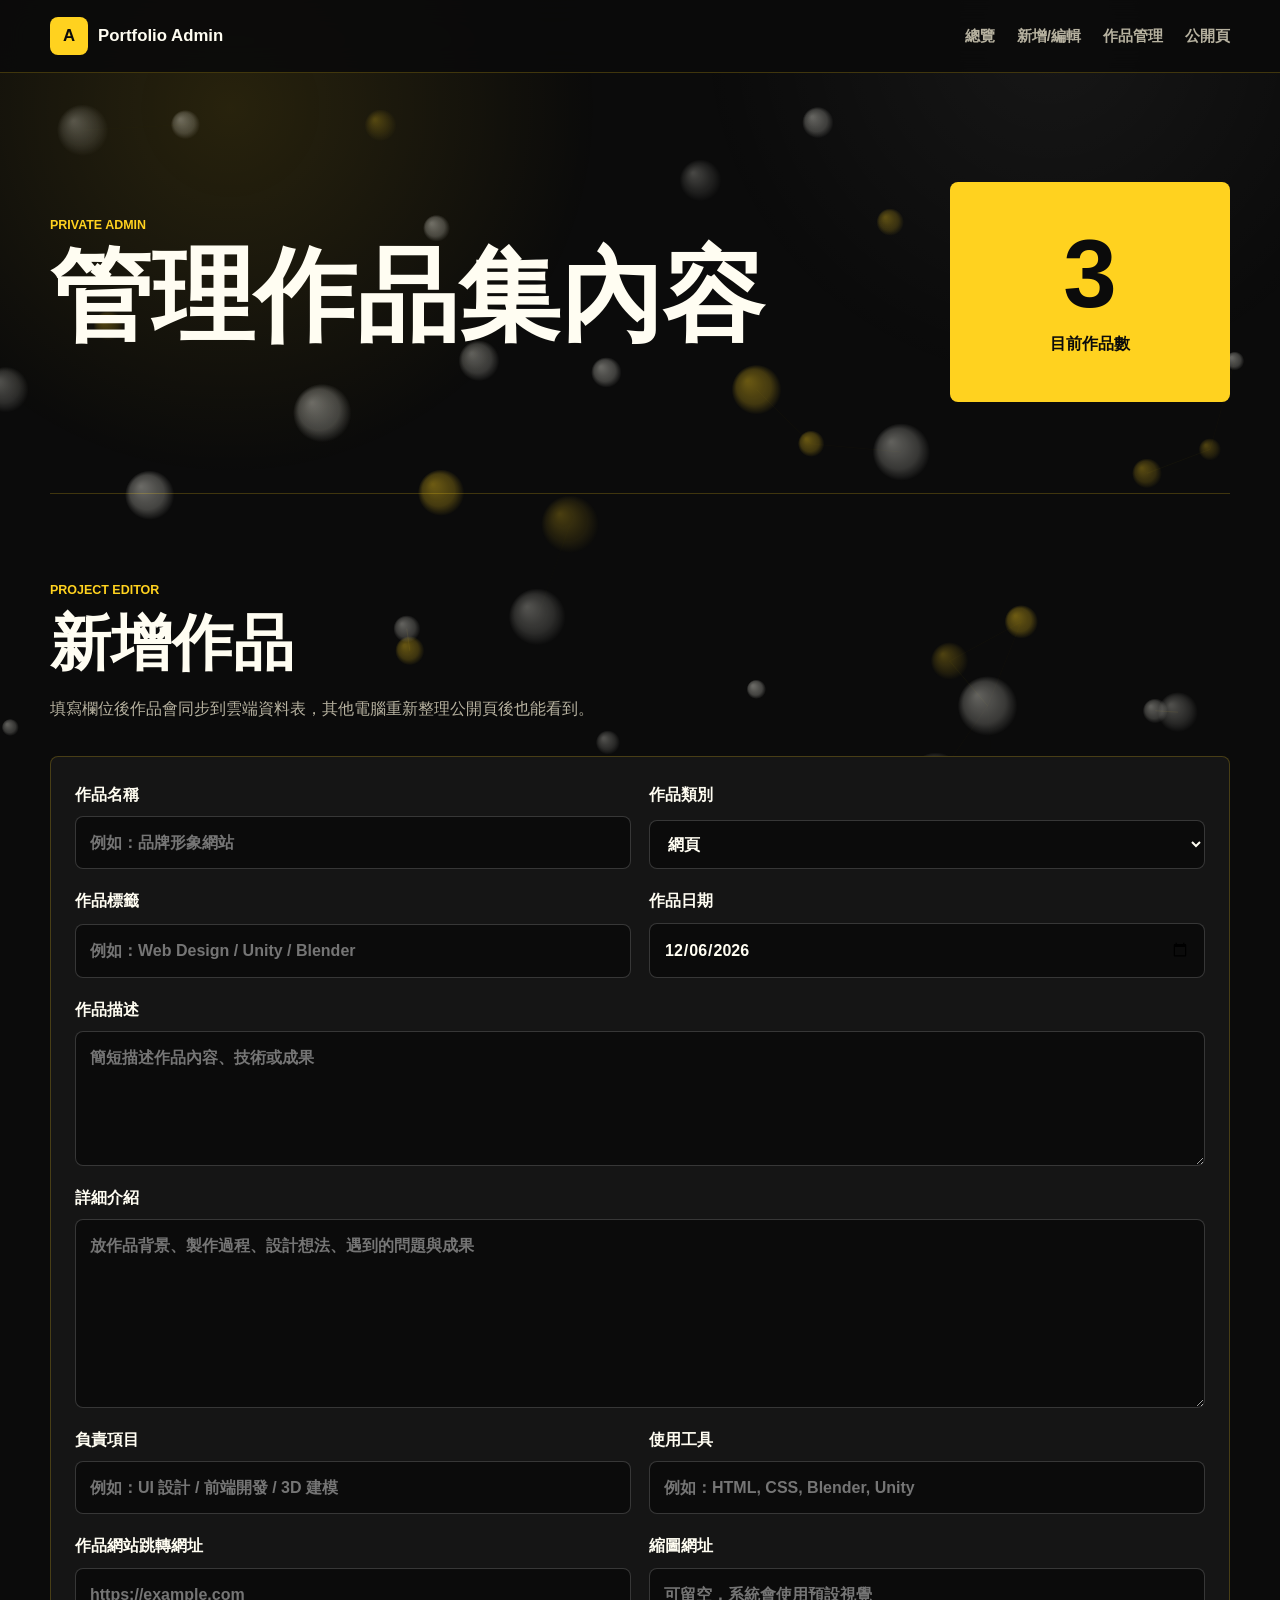
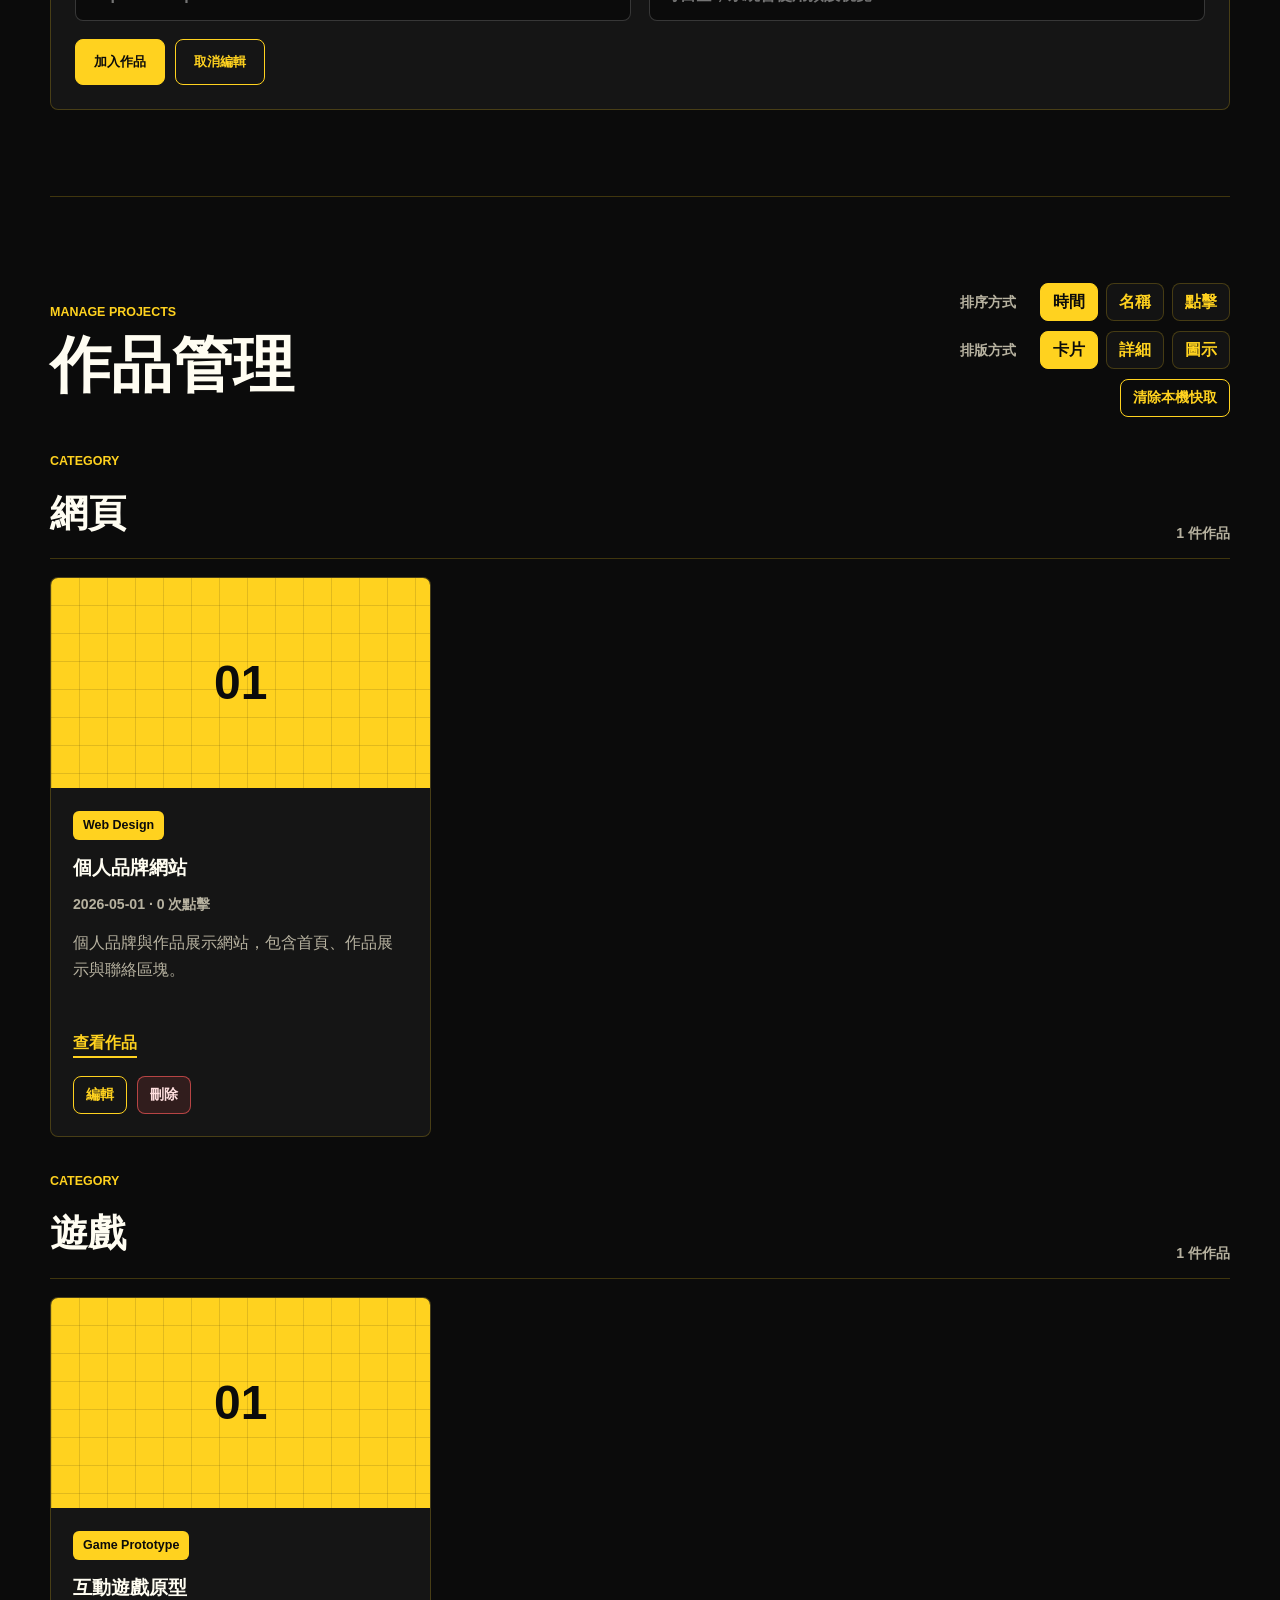
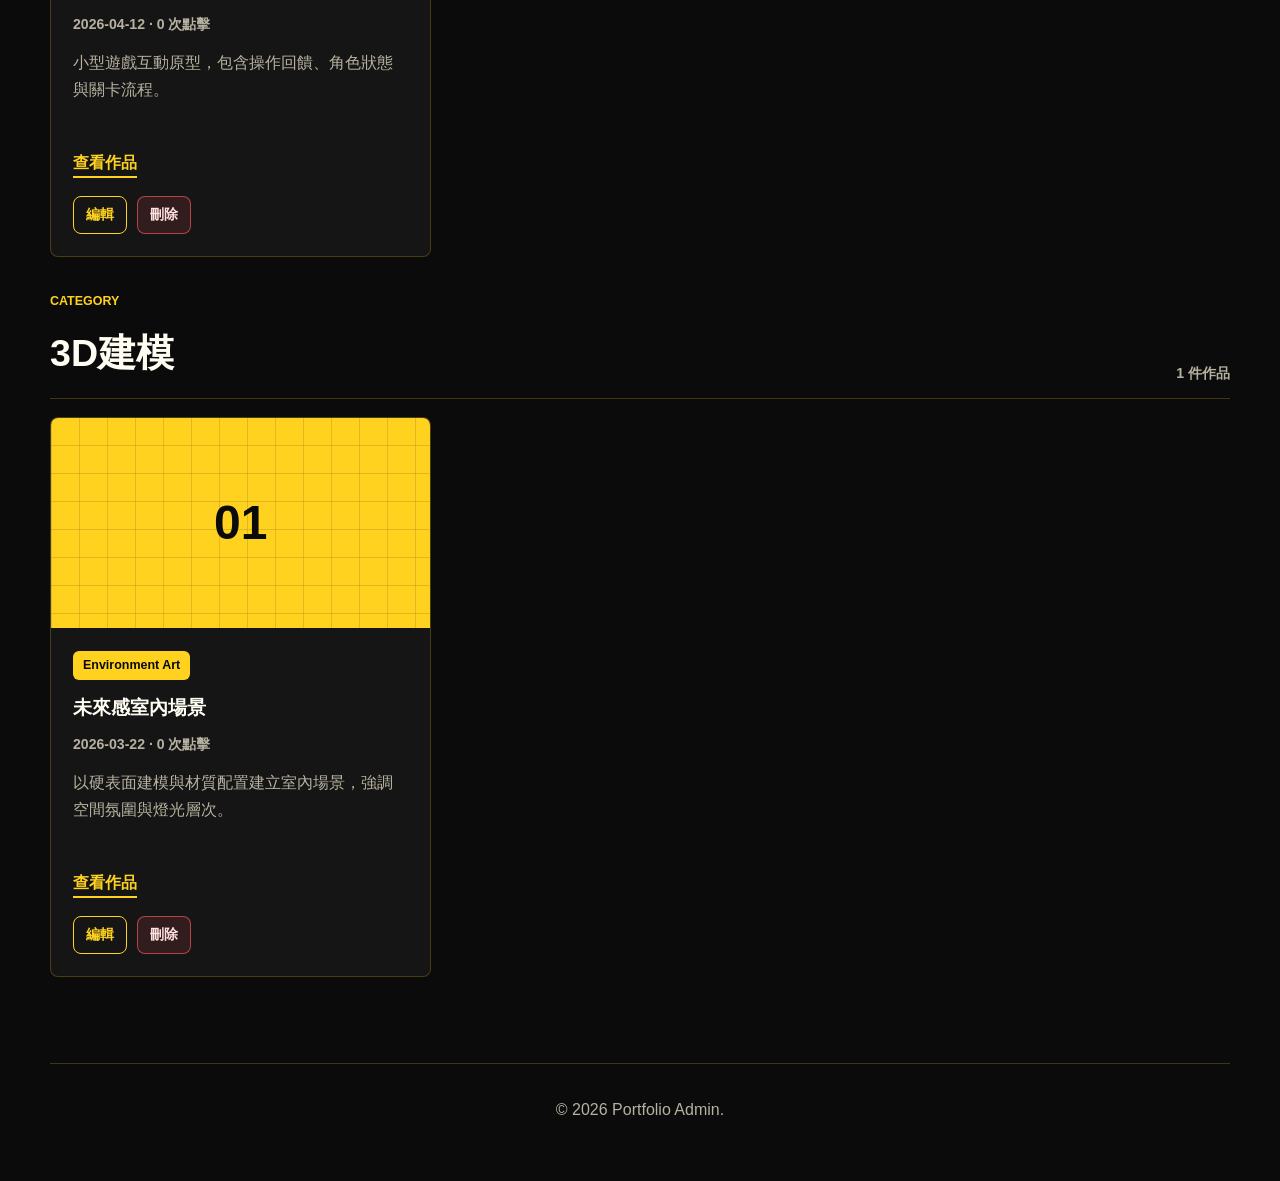
==== commit 1ec4d8be: "Animate transition background" ====
--- a/admin.html
+++ b/admin.html
@@ -4,7 +4,7 @@
   <meta charset="UTF-8">
   <meta name="viewport" content="width=device-width, initial-scale=1.0">
   <title>Portfolio Admin | 作品管理</title>
-  <link rel="stylesheet" href="styles.css?v=20260610-18">
+  <link rel="stylesheet" href="styles.css?v=20260610-19">
 </head>
 <body data-page="admin">
   <div class="page-transition" aria-hidden="true">
--- a/styles.css
+++ b/styles.css
@@ -43,8 +43,39 @@
   inset: 0;
   z-index: 9999;
   pointer-events: none;
-  background: var(--yellow);
+  overflow: hidden;
+  background:
+    radial-gradient(circle at 20% 30%, rgba(255, 255, 255, 0.5), transparent 18%),
+    radial-gradient(circle at 78% 62%, rgba(11, 11, 11, 0.18), transparent 24%),
+    linear-gradient(90deg, rgba(11, 11, 11, 0.12) 1px, transparent 1px),
+    linear-gradient(0deg, rgba(11, 11, 11, 0.1) 1px, transparent 1px),
+    var(--yellow);
+  background-size: auto, auto, 42px 42px, 42px 42px, auto;
   clip-path: inset(0 100% 0 0);
+}
+
+.page-transition::before,
+.page-transition::after {
+  content: "";
+  position: absolute;
+  inset: -20%;
+  opacity: 0;
+  pointer-events: none;
+}
+
+.page-transition::before {
+  background:
+    repeating-linear-gradient(
+      115deg,
+      rgba(11, 11, 11, 0.16) 0 2px,
+      transparent 2px 18px
+    );
+  mix-blend-mode: multiply;
+}
+
+.page-transition::after {
+  background: linear-gradient(105deg, transparent 0 36%, rgba(255, 255, 255, 0.6) 48%, transparent 60% 100%);
+  transform: translateX(-45%);
 }
 
 .loading-mark {
@@ -111,6 +142,16 @@
 
 body.is-transitioning .page-transition {
   animation: pageCoverFlow 7000ms ease both;
+}
+
+body.is-transitioning .page-transition::before {
+  opacity: 0.36;
+  animation: transitionStripeFlow 1200ms linear infinite;
+}
+
+body.is-transitioning .page-transition::after {
+  opacity: 0.6;
+  animation: transitionLightSweep 2600ms ease-in-out infinite;
 }
 
 body.is-transitioning .loading-mark {
@@ -1486,6 +1527,22 @@
   74%,
   100% {
     opacity: 0;
+  }
+}
+
+@keyframes transitionStripeFlow {
+  to {
+    transform: translate3d(36px, 0, 0);
+  }
+}
+
+@keyframes transitionLightSweep {
+  0%,
+  100% {
+    transform: translateX(-55%);
+  }
+  50% {
+    transform: translateX(55%);
   }
 }
 
